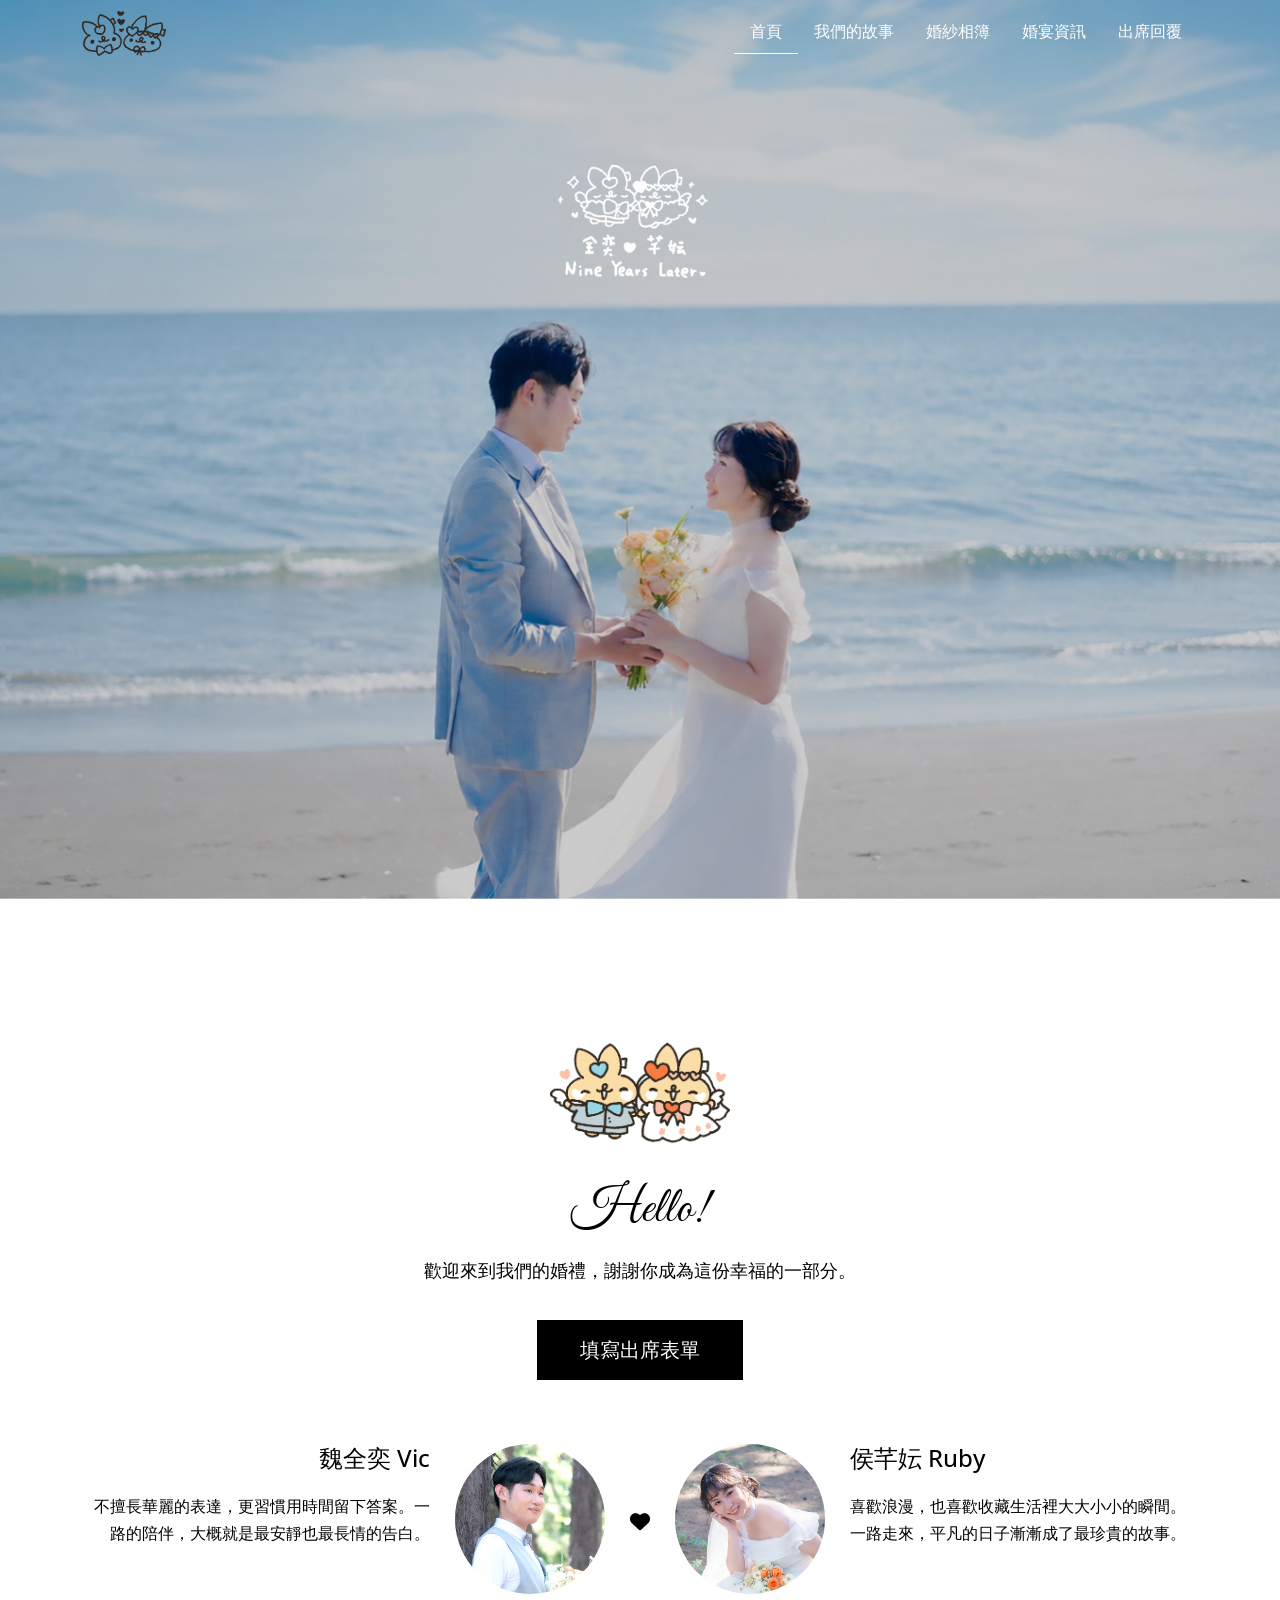
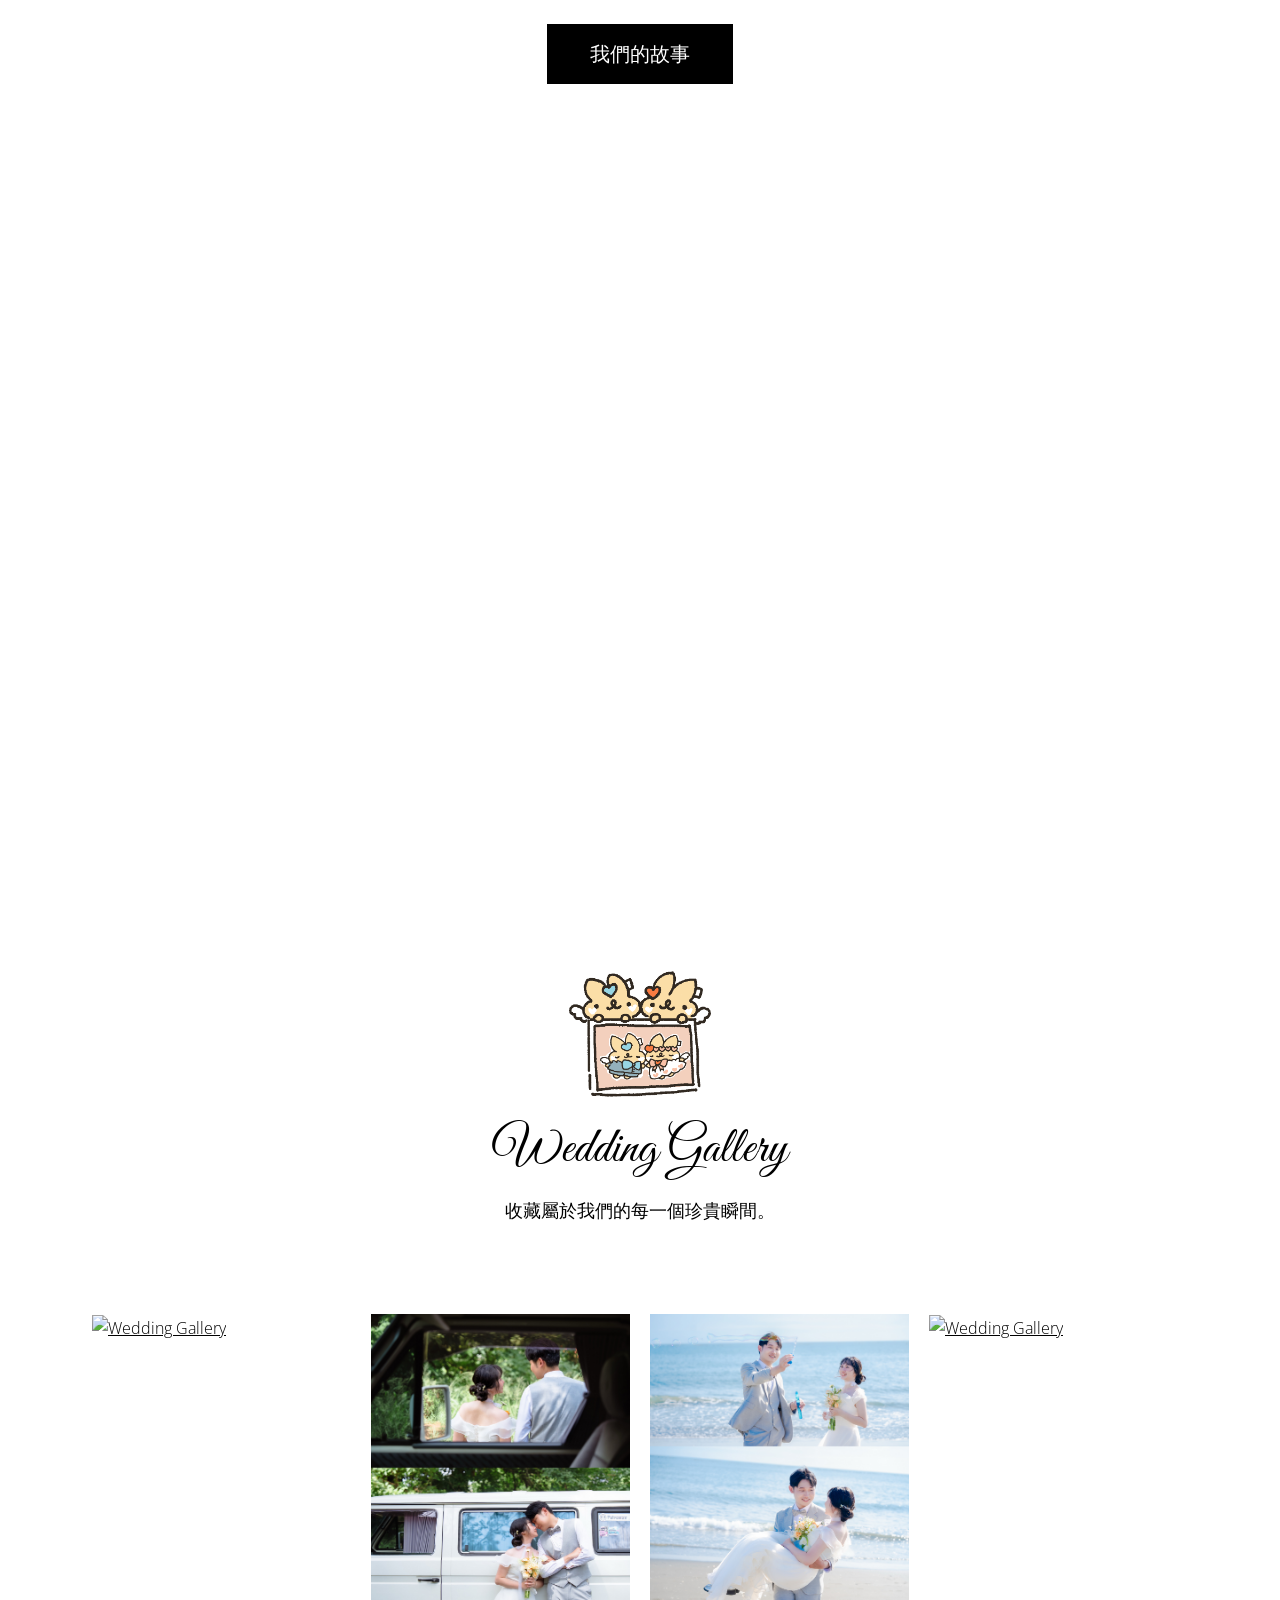
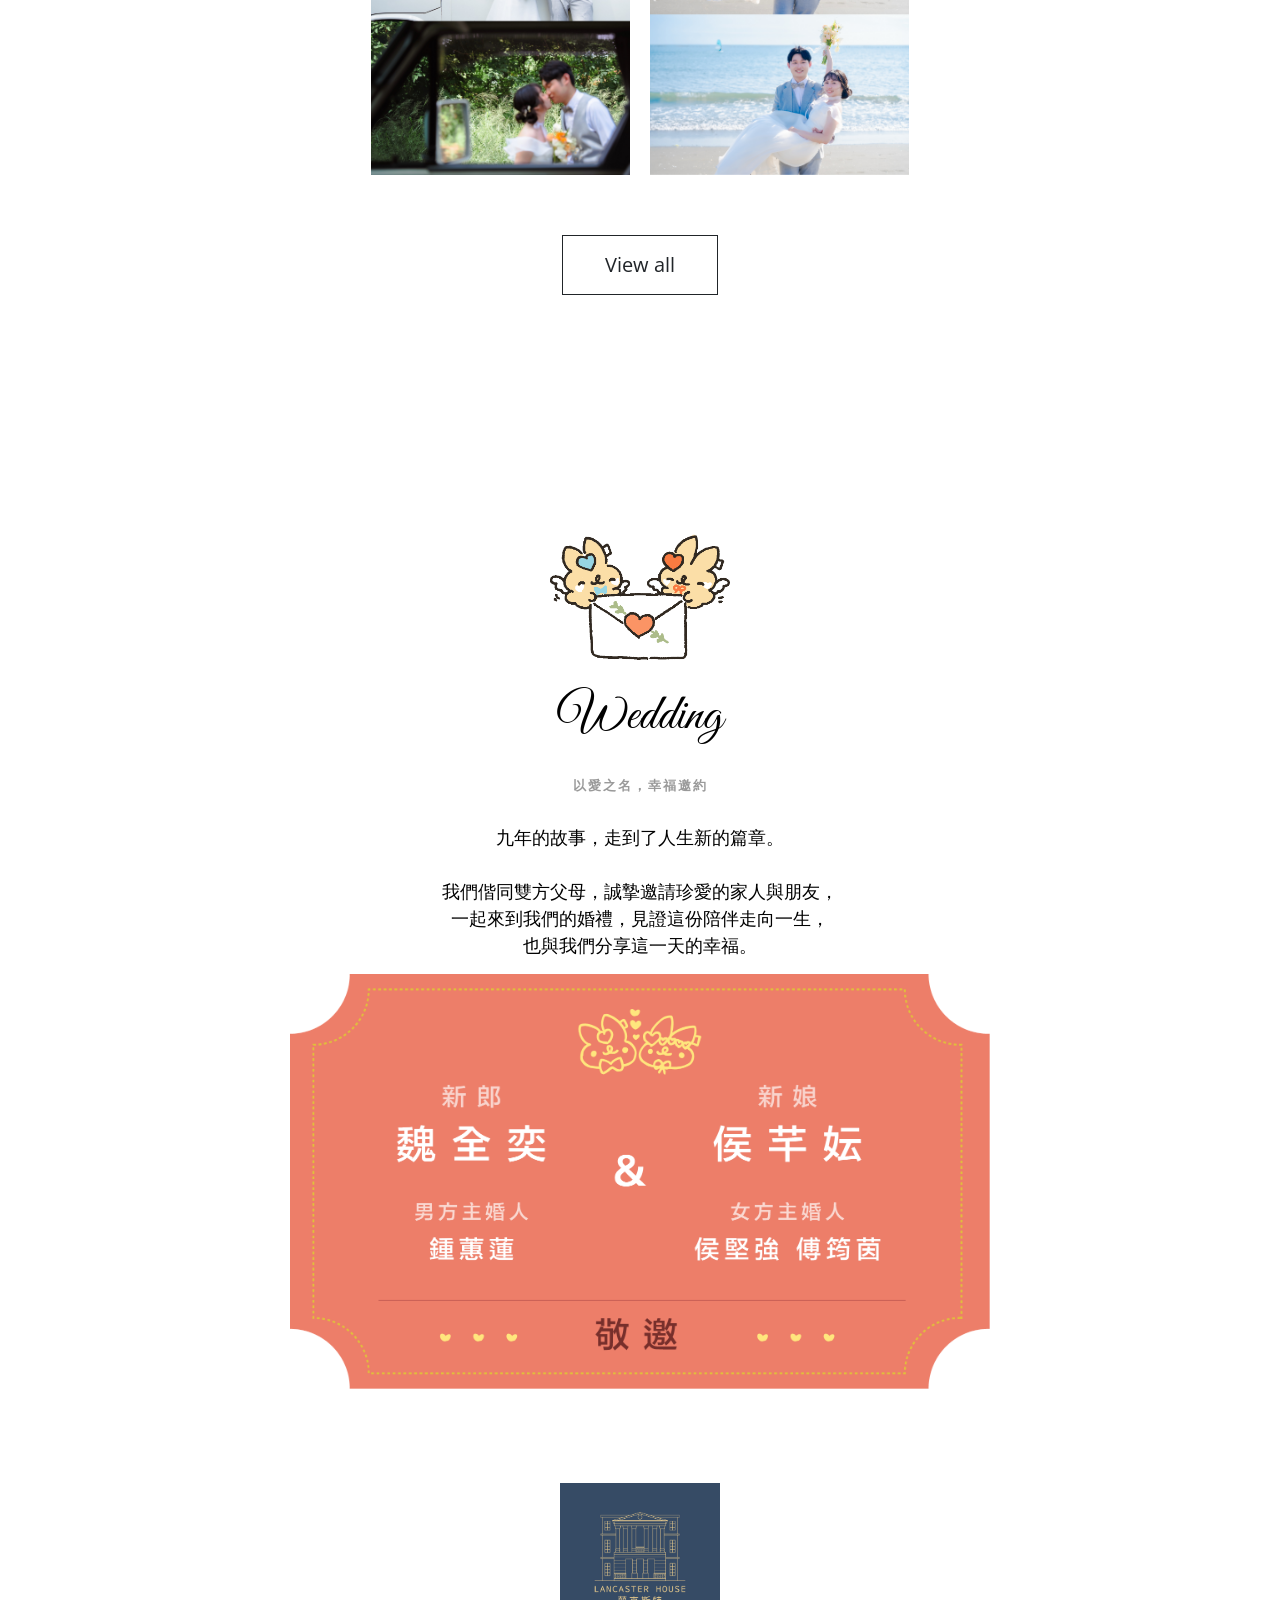
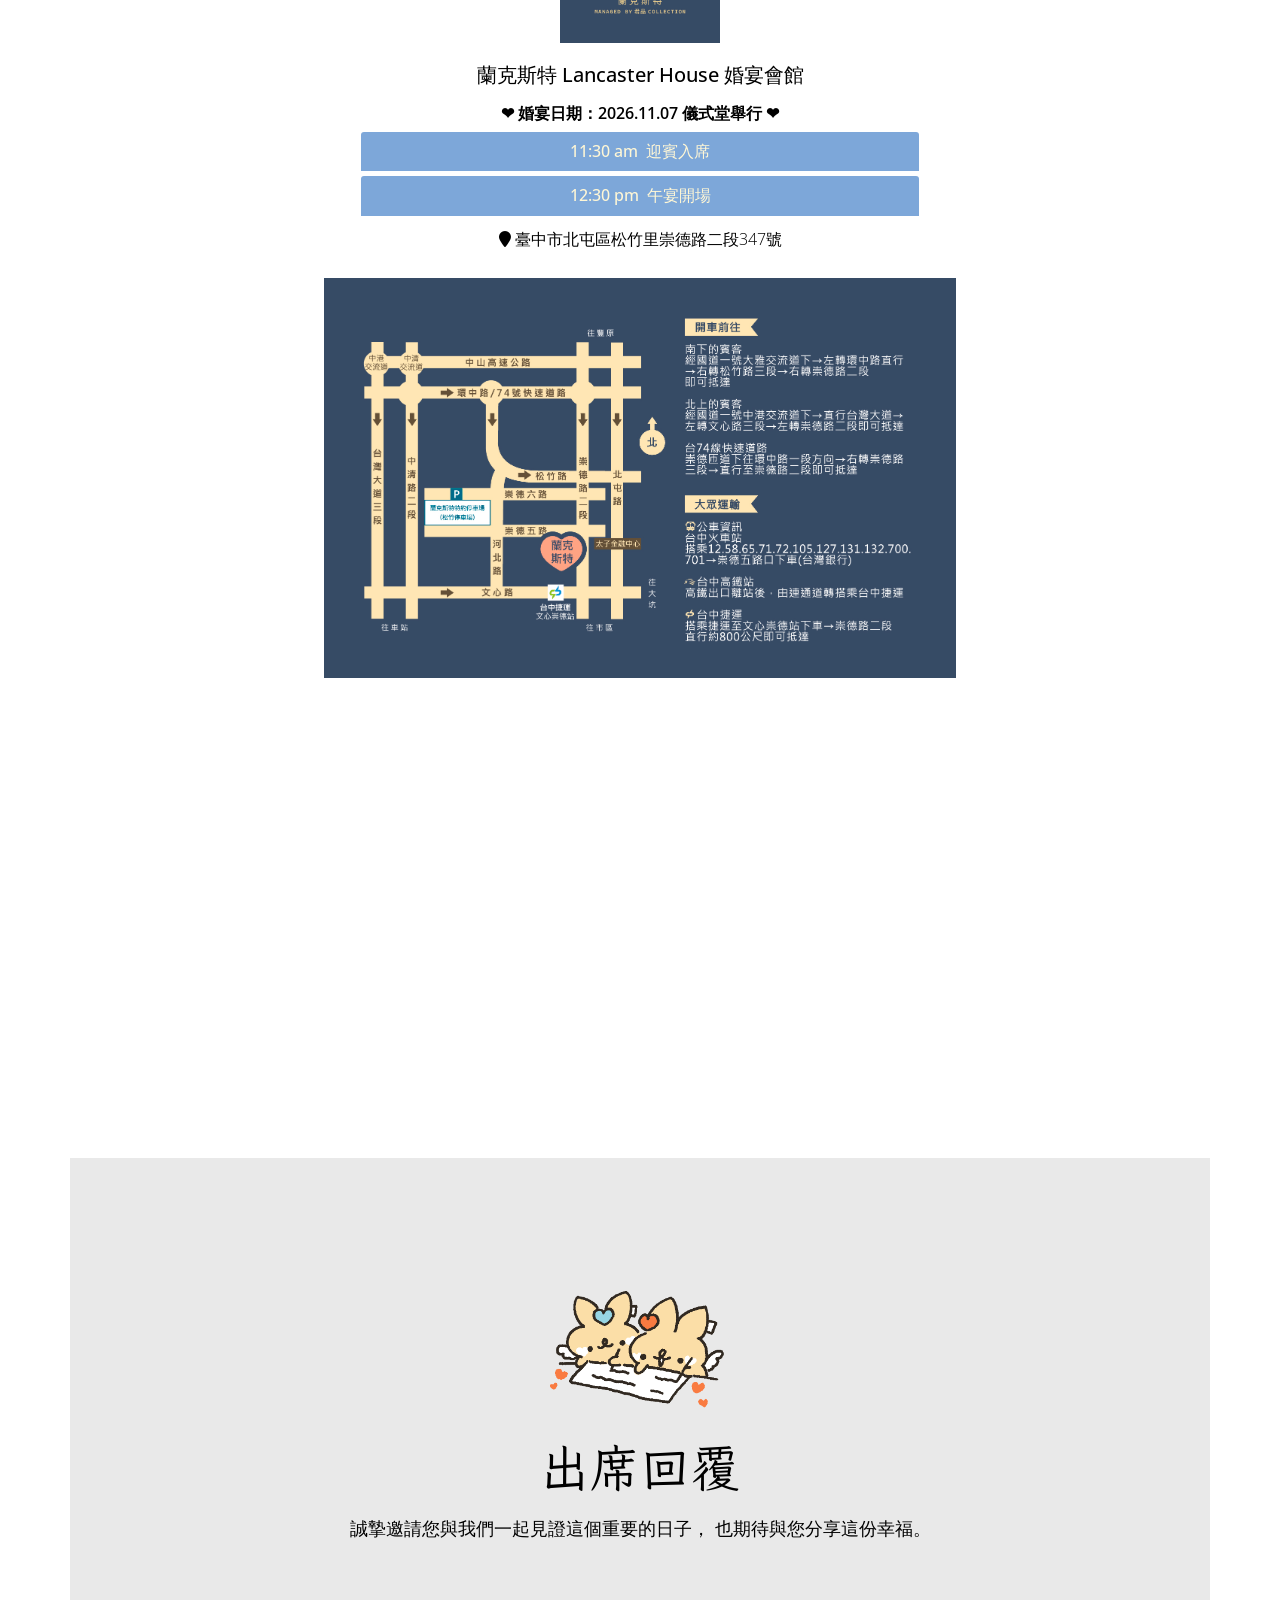
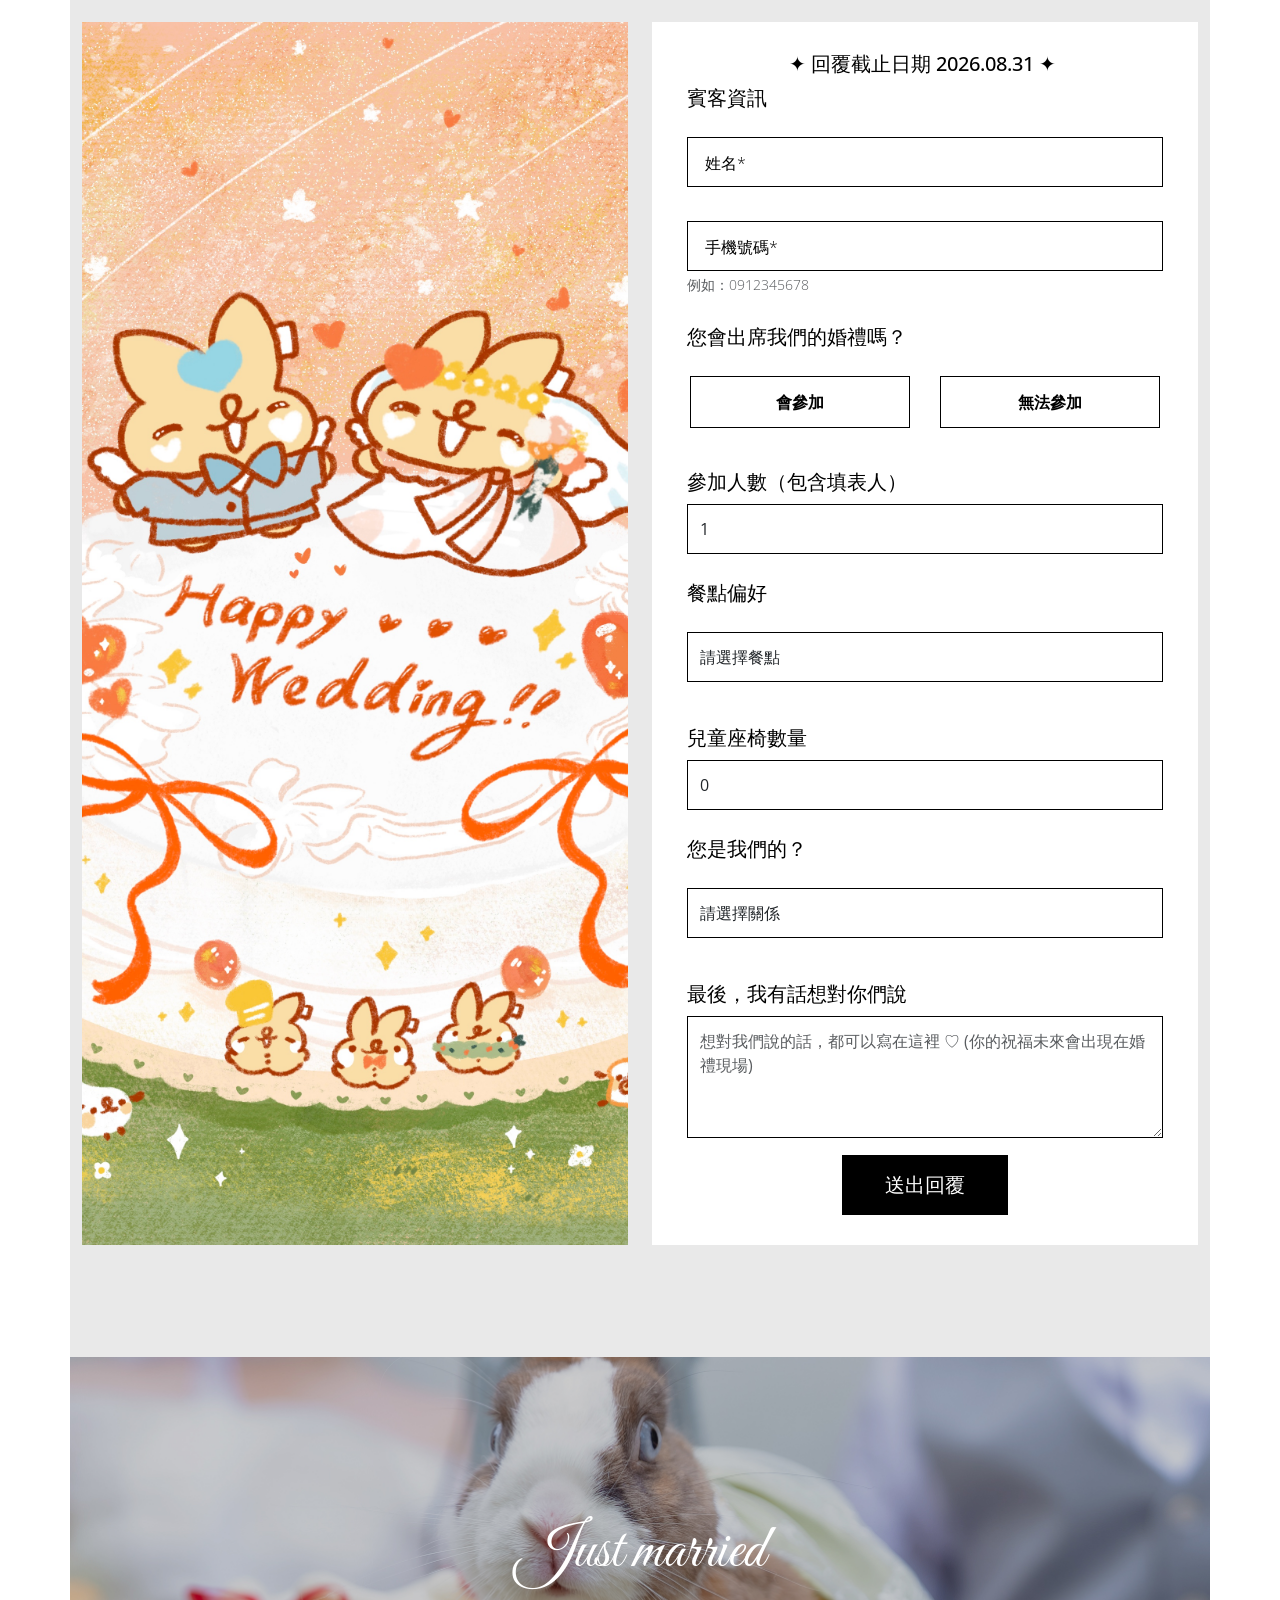
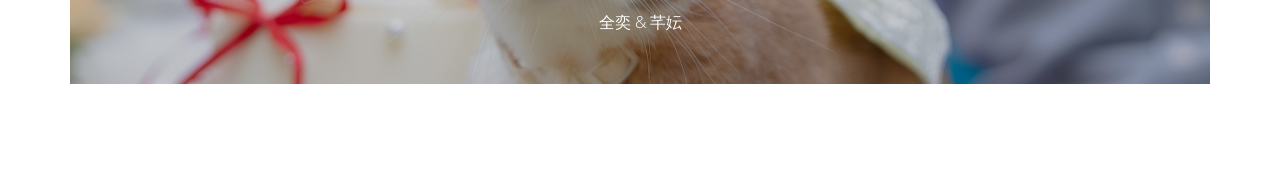
==== index.html @ 6cc69957 "Init" ====
<!DOCTYPE html>

<html lang="eng">
    <head>
        <title>全奕♥芊妘 - Nine Years Later</title>

        <meta charset="utf-8">

        <meta name="viewport" content="width=device-width, initial-scale=1, shrink-to-fit=no">

        <link rel="icon" type="image/x-icon" href="images/favicon.ico">

        <link rel="preconnect" href="https://fonts.googleapis.com">

        <link rel="preconnect" href="https://fonts.gstatic.com" crossorigin="">

        <link href="https://fonts.googleapis.com/css2?family=Amatic+SC:wght@400;700&family=Great+Vibes&family=Open+Sans:wght@300;400&display=swap" rel="stylesheet">

        <link rel="stylesheet" type="text/css" href="css/vendor/lightbox.min.css">

        <link rel="stylesheet" type="text/css" href="css/vendor/owl.carousel.min.css">

        <link rel="stylesheet" type="text/css" href="css/vendor/owl.theme.default.min.css">

        <link rel="stylesheet" type="text/css" href="fonts/fontawesome-6/css/fontawesome.min.css">

        <link rel="stylesheet" type="text/css" href="fonts/fontawesome-6/css/all.min.css">

        <link rel="stylesheet" type="text/css" href="css/vendor/motion.min.css">

        <link rel="stylesheet" type="text/css" href="css/main.css">
		
		<link rel="preconnect" href="https://fonts.googleapis.com">
		
		<link rel="preconnect" href="https://fonts.gstatic.com" crossorigin>
		
		<link href="https://fonts.googleapis.com/css2?family=LXGW+WenKai+TC&display=swap" rel="stylesheet">
		
    </head>

    <body data-bs-spy="scroll" data-bs-target="#navbar" data-bs-root-margin="0px 0px -40%" data-bs-smooth-scroll="true">
        <div class="loader"></div>

        <div class="main">
            <!-- Navigation -->

            <nav id="navbar" class="navbar navbar-expand-md">
                <div class="container">
                    <a class="navbar-brand" href="index.html">
    <img src="images/logo.png" alt="Logo" style="height: 45px; width: auto;">
</a>

                    <button class="navbar-toggler" type="button" data-bs-toggle="offcanvas" data-bs-target="#offcanvasNavbar" aria-controls="offcanvasNavbar">
                        <i class="fa-solid fa-bars"></i>
                    </button>

                    <div class="offcanvas offcanvas-end" tabindex="-1" id="offcanvasNavbar" aria-labelledby="offcanvasNavbarLabel">
                        <div class="offcanvas-header">
                            <h3 class="offcanvas-title" id="offcanvasNavbarLabel" style="font-family: sans-serif;">全奕♥芊妘</h3>

                            <button type="button" class="btn-close" data-bs-dismiss="offcanvas" aria-label="Close"></button>
                        </div>

                        <div class="offcanvas-body">
                            <ul class="navbar-nav ms-auto mb-2 mb-lg-0">
                                <li class="nav-item">
                                    <a class="nav-link active" aria-current="page" href="#header">首頁</a>
                                </li>
								                  <li class="nav-item">
                                    <a class="nav-link" href="about.html">我們的故事</a>
                                </li>

                                <li class="nav-item">
                                    <a class="nav-link" href="gallery-single.html">婚紗相簿</a>
                                </li>
                                <li class="nav-item">
                                    <a class="nav-link" href="#events">婚宴資訊</a>
                                </li>

              


                                <li class="nav-item">
                                    <a class="nav-link" href="#invitation">出席回覆</a>
                                </li>

                            </ul>
                        </div>
                    </div>
                </div>
            </nav>

            <!-- Header -->

            <section id="header" class="cover" data-parallax="scroll" data-image-src="images/header-bg04-6.jpg">
                <div class="overlay"></div>

                <div class="container">
                    <div class="row">
                        <div class="col-12 text-center">
                            <div class="display-t">
                                <div class="display-tc animation">
                                    <div class="banner-text d-flex justify-content-center">
                               

                                        <span class="banner-text_names"></span>

                                        
                                    </div>
                                </div>
                            </div>
                        </div>
                    </div>
                </div>
            </section>

            <!-- Section About-us -->

            <section id="couple" class="section couple">
                <div class="container">
                    <div class="row">
                        <div class="col-12 text-center heading">
							         <img src="images/Hello.png"
                 alt="Lancaster House Logo"
                 style="width: 180px; height: 160px; object-fit: contain;">
                            <h2>Hello!</h2>

                            <p>歡迎來到我們的婚禮，謝謝你成為這份幸福的一部分。</p>
							    <a href="#invitation"
								   class="btn btn-primary btn-lg"
								   style="margin-top: 20px;">
									填寫出席表單
								</a>
                        </div>
                    </div>

                    <div class="row couple-wrap">
                        <div class="groom-wrap col-12 col-lg-6 clearfix">
                            <div class="groom">
                                <img src="images/groom01.jpg" alt="bride" class="img-responsive">
                            </div>

                            <div class="desc-groom">
                                <h3>魏全奕 Vic</h3>

                                <p>
                                    不擅長華麗的表達，更習慣用時間留下答案。一路的陪伴，大概就是最安靜也最長情的告白。
                                </p>
                            </div>
                        </div>

                        <p class="heart text-center">
                            <i class="fa-solid fa-heart"></i>
                        </p>

                        <div class="bride-wrap col-12 col-lg-6">
                            <div class="bride">
                                <img src="images/bride02.jpg" alt="groom" class="img-responsive">
                            </div>

                            <div class="desc-bride">
                                <h3>侯芊妘 Ruby</h3>

                                <p>
                                    喜歡浪漫，也喜歡收藏生活裡大大小小的瞬間。一路走來，平凡的日子漸漸成了最珍貴的故事。
                                </p>
                            </div>
                        </div>
                    </div>
                     <div class="row">
                        <div class="col-12 text-center heading">
							    <a href="about.html"
   class="btn btn-primary btn-lg"
   style="margin-top: 20px;">
    我們的故事
</a>
                        </div>
                    </div>
				</div>
            </section>

            <!-- Section Countdown -->

            <section class="countdown bg section text-center">
                <div class="overlay"></div>

                <div class="container">
                    <div class="row">
                        <div class="heading col-12">
                            <h2>
                                 <p style="font-family: sans-serif;">
                                一起倒數，奔向我們的這一天
                            </p>


                              2026. 11. 07
                          </h2>

                            
                        </div>

                        <div class="col-12">
                            <div id="timer" class="timer text-center" style="display: flex; justify-content: center; align-items: center;">

                                <div class="timer-item_digits" >
                                    <div class="timer-item">
                                        <div>
                                            <span class="days digit"></span>

                                            <div class="smalltext">days</div>
                                        </div>
                                    </div>

                                    <div class="timer-item">
                                        <div>
                                            <span class="hours digit"></span>

                                            <div class="smalltext">hours</div>
                                        </div>
                                    </div>

                                    <div class="timer-item">
                                        <div>
                                            <span class="minutes digit"></span>

                                            <div class="smalltext">minutes</div>
                                        </div>
                                    </div>

                                    <div class="timer-item">
                                        <div>
                                            <span class="seconds digit"></span>

                                            <div class="smalltext">seconds</div>
                                        </div>
                                    </div>
                                </div>

                            </div>
                        </div>
                    </div>
                </div>
            </section>

           
			           <!-- Section Gallery -->

<section id="gallery" class="section gallery">
    <div class="container">

        <!-- 標題 -->
        <div class="row">
            <div class="col-12 text-center heading">

							         <img src="images/Gallery.png"
                 alt="Lancaster House Logo"
                 style="width: 180px; height: 160px; object-fit: contain;">
                <h2>Wedding Gallery</h2>

                <p>
                    收藏屬於我們的每一個珍貴瞬間。
                </p>

            </div>
        </div>


        <!-- Gallery -->
        <div class="row">

            <div class="col-12">

                <div class="grid grid--margin">

                    <div class="grid-sizer"></div>


                    <!-- 橫式 1 -->
                    <div class="grid-item">
                        <a href="images/IMG_3316-1.jpg" data-lightbox="roadtrip">
                            <img src="images/IMG_3316-1.jpg" alt="Wedding Gallery">
                        </a>
                    </div>


                    <!-- 橫式 2 -->
                    <div class="grid-item">
                        <a href="images/IMG_3316.jpg" data-lightbox="roadtrip">
                            <img src="images/IMG_3316.jpg" alt="Wedding Gallery">
                        </a>
                    </div>


                    <!-- 橫式 3 -->
                    <div class="grid-item">
                        <a href="images/IMG_3316-3.jpg" data-lightbox="roadtrip">
                            <img src="images/IMG_3316-3.jpg" alt="Wedding Gallery">
                        </a>
                    </div>


                    <!-- 橫式 4 -->
                    <div class="grid-item">
                        <a href="images/IMG_3316-4.jpg" data-lightbox="roadtrip">
                            <img src="images/IMG_3316-4.jpg" alt="Wedding Gallery">
                        </a>
                    </div>

                    


                </div>

            </div>


            <!-- 查看更多 -->
            <div class="col-12 text-center">

                <a href="gallery-single.html"
                   class="btn btn-outline-dark btn-lg">
                    View all
                </a>

            </div>

        </div>

    </div>
</section>
			
			<!-- Section Events -->

            <section id="events" class="events-accordion section">
                <div class="container-md">
                    <div class="row">
                        <div class="col-12 text-center heading">
							         <img src="images/Wedding.png"
                 alt="Lancaster House Logo"
                 style="width: 180px; height: 160px; object-fit: contain;">
                            <h2>Wedding</h2>

                           <p>
  <div class="col-md-12 text-center heading" style="margin-bottom: 0;">

    <p style="margin-bottom: 0;">
        <span style="font-weight: 600;">以愛之名，幸福邀約</span><br><br>

        九年的故事，走到了人生新的篇章。<br><br>

        我們偕同雙方父母，誠摯邀請珍愛的家人與朋友，<br>
        一起來到我們的婚禮，見證這份陪伴走向一生，<br>
        也與我們分享這一天的幸福。
    </p>

</div>

<!-- 邀請圖片 -->
<div style="text-align: center; margin: 15px 0 30px;">

    <a href="images/logo02.png" data-lightbox="wedding">

        <img src="images/logo02.png"
             alt="Wedding Invitation"
             style="
                width: 90%;
                max-width: 700px;
                height: auto;
                display: block;
                margin: 0 auto;
             ">

    </a>

</div>
    </div>

   <!-- 場地資訊 -->
<div class="col-12" style="text-align: center;">

    <!-- Logo -->
    <div style="text-align: center; margin-bottom: 20px;">
        <img src="images/logo.jpg"
             alt="Lancaster House Logo"
             style="width: 180px; height: 160px; object-fit: contain;">
    </div>

    <!-- 場地名稱 -->
    <h3 style="text-align: center;">
        蘭克斯特 Lancaster House 婚宴會館 
    </h3>


    <div class="panel-group" id="accordion"
         style="text-align: center;">

        <!-- 婚宴日期 -->
        <div class="panel panel-default">
            <div class="panel-place" style="text-align: center;">
                <span style="font-weight: 600;">
                    ❤ 婚宴日期：2026.11.07&nbsp;儀式堂舉行 ❤<br>
					
                </span>
            </div>
        </div>


        <!-- 迎賓 -->
        <div class="panel panel-default">
            <div class="panel-heading"
                 style="width: 50%; margin: 0 auto; text-align: center;">

                <h4 class="panel-title" style="text-align: center;">
                    <span style="color: #fff7d6;">
                        11:30 am&nbsp;&nbsp;迎賓入席
                    </span>
                </h4>

            </div>
        </div>


        <!-- 午宴 -->
        <div class="panel panel-default">
            <div class="panel-heading"
                 style="width: 50%; margin: 0 auto; text-align: center;">

                <h4 class="panel-title" style="text-align: center;">
                    <span style="color: #fff7d6;">
                        12:30 pm&nbsp;&nbsp;午宴開場
                    </span>
                </h4>

            </div>
        </div>


        <!-- 地址 -->
        <div class="panel panel-default">
            <div class="panel-place" style="text-align: center;">

                <i class="fa fa-map-marker" aria-hidden="true"></i>

                <span>
                    臺中市北屯區松竹里崇德路二段347號
                </span>

            </div>
        </div>

    </div>


    <!-- 場地圖片 -->
    <div style="text-align: center; margin: 25px 0 30px;">

        <a href="images/logo01.jpg" data-lightbox="wedding">

            <img src="images/logo01.jpg"
                 alt="Lancaster House"
                 style="
                    width: 100%;
                    max-width: 700px;
                    height: 400px;
                    object-fit: contain;
                    display: block;
                    margin: 0 auto;
                 ">

        </a>

    </div>


    <!-- Google Map：放在最尾端 -->
    <div style="
        width: 100%;
        max-width: 900px;
        margin: 0 auto;
        text-align: center;
    ">

       <iframe
    src="https://www.google.com/maps?q=臺中市北屯區松竹里崇德路二段347號&output=embed"
    width="90%"
    height="450"
    style="border: 0; display: block; margin: 0 auto;"
    allowfullscreen=""
    loading="lazy">
</iframe>

    </div>

</div>


            <!-- Section Video invitation -->

            <section id="invitation" class="section invitation section-gray">
                <div class="container">
                    <div class="row">
                        <div class="col-12 text-center heading">
														         <img src="images/invitation.png"
                 alt="Lancaster House Logo"
                 style="width: 180px; height: 160px; object-fit: contain;">
                            <h2 style="font-family: 'LXGW WenKai TC', cursive;">出席回覆</h2>

                            <p>
                                誠摯邀請您與我們一起見證這個重要的日子，
                    也期待與您分享這份幸福。
                            </p>
                        </div>
                    </div>

<div class="row">

    <!-- 左邊：圖片 -->
    <div class="col-12 col-md-6">
        <img src="images/wedding.jpg"
             alt="Wedding"
             style="    width: 100%;
    height: 100%;
    object-fit: cover;">
    </div>


<!-- 右邊：表單 -->
<div class="col-12 col-md-6">
    <div class="form-wrapper">

        <form
            action="https://script.google.com/macros/s/AKfycbz56zMtVuDkMLewGdKymI4A9saebgJfthUxIh6TBCrwnRV7vYyhdEe_N9OU_x_We2RQ/exec"
            id="wedding-rsvp-form"
            method="post"
            target="rsvp_iframe">


            <!-- =========================
                 1. 賓客資訊
            ========================== -->

           <h3 class="invitation_heading" style="text-align: center;">
    ✦ 回覆截止日期 2026.08.31 ✦&nbsp;
</h3>
            <h3 class="invitation_heading"> 賓客資訊 </h3>
            <!-- 姓名 -->
            <div class="row">
                <div class="form-field col-12">

                    <input
                        type="text"
                        class="form-control"
                        id="form-name"
                        name="name"
                        autocomplete="name"
                        required>

                    <label
                        for="form-name"
                        class="control-label">
                        姓名*
                    </label>

                </div>
            </div>


            <!-- 手機 -->
            <div class="row">
                <div class="form-field col-12">

                    <input
                        type="tel"
                        class="form-control"
                        id="form-phone"
                        name="phone"
                        autocomplete="tel"
                        inputmode="numeric"
                        pattern="09[0-9]{8}"
                        maxlength="10"
                        required>

                    <label
                        for="form-phone"
                        class="control-label">
                        手機號碼*
                    </label>

                    <small class="form-text text-muted">
                        例如：0912345678
                    </small>

                </div>
            </div>



            <!-- =========================
                 2. 是否出席
            ========================== -->

            <h3 class="invitation_heading">
                您會出席我們的婚禮嗎？
            </h3>


            <div class="row">

                <div class="form-field switch-field col-12">

                    <input
                        type="radio"
                        name="attendance"
                        id="yes"
                        value="會參加"
                        required>

                    <input
                        type="radio"
                        name="attendance"
                        id="no"
                        value="無法參加">

                    <div class="switch">

                        <label for="yes">
                            會參加
                        </label>

                        <label for="no">
                            無法參加
                        </label>

                        <span></span>

                    </div>

                </div>

            </div>



            <!-- =========================
                 3～5 出席資訊
            ========================== -->

            <div id="attendance-details">


                <!-- 參加人數 -->
                <div class="row">

                    <div class="form-field col-12">

                        <h3 class="invitation_heading">
                            參加人數（包含填表人）
                        </h3>

                        <input
                            type="number"
                            class="form-control"
                            id="form-guests"
                            name="guests"
                            min="1"
                            max="20"
                            value="1">

                    </div>

                </div>



                <!-- 餐點偏好 -->
                <h3 class="invitation_heading">
                    餐點偏好
                </h3>

                <div class="row">

                    <div class="form-field col-12">

                        <select
                            class="form-control"
                            id="form-meal"
                            name="meal">

                            <option
                                value=""
                                disabled
                                selected>
                                請選擇餐點
                            </option>

                            <option value="葷食">
                                葷食
                            </option>

                            <option value="素食">
                                素食
                            </option>

                        </select>

                    </div>

                </div>



                <!-- 兒童座椅 -->
                <div class="row">

                    <div class="form-field col-12">

                        <h3 class="invitation_heading">
                            兒童座椅數量
                        </h3>

                        <input
                            type="number"
                            class="form-control"
                            id="form-child-chair"
                            name="childChair"
                            min="0"
                            max="10"
                            value="0">

                    </div>

                </div>

            </div>



            <!-- =========================
                 6. 關係
            ========================== -->

            <h3 class="invitation_heading">
                您是我們的？
            </h3>

            <div class="row">

                <div class="form-field col-12">

                    <select
                        class="form-control"
                        id="form-relation"
                        name="relation"
                        required>

                        <option
                            value=""
                            disabled
                            selected>
                            請選擇關係
                        </option>

                        <option value="男方長輩親友">
                            男方長輩親友
                        </option>

                        <option value="女方長輩親友">
                            女方長輩親友
                        </option>

                        <option value="同事">
                            同事
                        </option>
					    <option value="師長">
                            師長
                        </option>
                        <option value="同學">
                            同學
                        </option>

                        <option value="朋友">
                            朋友
                        </option>
						


                    </select>

                </div>

            </div>



            <!-- =========================
                 7. 留言
            ========================== -->

            <div class="row">

                <div class="form-field col-12">

                    <h3 class="invitation_heading">
                        最後，我有話想對你們說
                    </h3>

                    <textarea
                        class="form-control"
                        id="form-message"
                        name="message"
                        rows="4"
                        maxlength="500"
                        placeholder="想對我們說的話，都可以寫在這裡 ♡ (你的祝福未來會出現在婚禮現場)"></textarea>

                </div>

            </div>



            <!-- =========================
                 送出
            ========================== -->

            <div class="row">

                <div class="col-12 text-center">

                    <button
                        type="submit"
                        id="rsvp-submit-button"
                        class="btn btn-primary btn-lg">

                        送出回覆

                    </button>


                    <!-- 成功訊息 -->
                    <div
                        id="rsvp-success-message"
                        style="
                            display: none;
                            margin-top: 22px;
                            font-family: 'LXGW WenKai TC', cursive;
                            line-height: 1.8;
                        ">

                        <div style="font-size: 21px;">
                            如需修改資料，請聯絡主辦人
                        </div>

                    </div>


                    <!-- 錯誤訊息 -->
                    <div
                        id="rsvp-error-message"
                        style="
                            display: none;
                            margin-top: 20px;
                            color: #b94a48;
                            font-family: 'LXGW WenKai TC', cursive;
                            font-size: 15px;
                            line-height: 1.7;
                        ">
                    </div>

                </div>

            </div>

        </form>


        <!-- Google Apps Script 回傳 iframe -->
        <iframe
            name="rsvp_iframe"
            id="rsvp_iframe"
            style="display:none;">
        </iframe>

    </div>
</div>



<script>
document.addEventListener("DOMContentLoaded", function () {

    const form =
        document.getElementById("wedding-rsvp-form");

    const submitButton =
        document.getElementById("rsvp-submit-button");

    const successMessage =
        document.getElementById("rsvp-success-message");

    const errorMessage =
        document.getElementById("rsvp-error-message");

    const iframe =
        document.getElementById("rsvp_iframe");


    const attendanceYes =
        document.getElementById("yes");

    const attendanceNo =
        document.getElementById("no");

    const attendanceDetails =
        document.getElementById("attendance-details");


    const guests =
        document.getElementById("form-guests");

    const meal =
        document.getElementById("form-meal");

    const childChair =
        document.getElementById("form-child-chair");


    let isSubmitting = false;



    /* =====================================
       是否出席
    ====================================== */

    function updateAttendanceFields() {


        /* ----------
           無法參加
        ---------- */

        if (attendanceNo.checked) {

            attendanceDetails.style.display = "none";


            /*
             * disabled 的欄位不會被 HTML 表單送出
             *
             * Apps Script 會自動使用：
             *
             * guests      → 0
             * meal        → 空白
             * childChair  → 0
             */

            guests.disabled = true;

            meal.disabled = true;

            childChair.disabled = true;


            guests.required = false;

            meal.required = false;

        }


        /* ----------
           會參加
        ---------- */

        else if (attendanceYes.checked) {

            attendanceDetails.style.display = "block";


            guests.disabled = false;

            meal.disabled = false;

            childChair.disabled = false;


            guests.required = true;

            meal.required = true;


            /* 人數至少 1 人 */

            if (
                guests.value === "" ||
                Number(guests.value) < 1
            ) {

                guests.value = "1";

            }

        }

    }



    attendanceYes.addEventListener(
        "change",
        updateAttendanceFields
    );


    attendanceNo.addEventListener(
        "change",
        updateAttendanceFields
    );



    /* =====================================
       按下送出
    ====================================== */

    form.addEventListener(
        "submit",
        function () {


            /* 防止連點 */

            if (isSubmitting) {
                return;
            }


            isSubmitting = true;


            successMessage.style.display =
                "none";

            errorMessage.style.display =
                "none";


            submitButton.disabled =
                true;

            submitButton.innerHTML =
                "送出中...";

        }
    );



    /* =====================================
       iframe 完成載入
       
       代表 Google Apps Script
       已完成此次 POST
    ====================================== */

    iframe.addEventListener(
        "load",
        function () {


            /*
             * iframe 一開始也會 load 一次，
             * 所以只有真的正在送出時才處理
             */

            if (!isSubmitting) {
                return;
            }


            isSubmitting = false;


            /* 顯示成功 */

            successMessage.style.display =
                "block";

            errorMessage.style.display =
                "none";


            submitButton.innerHTML =
                "已送出 ♡";

            submitButton.disabled =
                true;


            /*
             * 成功後不 reset，
             * 讓賓客還可以看到自己剛剛填的內容。
             *
             * 如果你希望送出後清空，
             * 可以加入：
             *
             * form.reset();
             */

        }
    );



    /* =====================================
       接收 Apps Script postMessage
       如果 Apps Script 有正常回傳，
       也可以進一步判斷成功 / 失敗
    ====================================== */

    window.addEventListener(
        "message",
        function (event) {


            if (!event.data) {
                return;
            }


            if (
                event.data.source !==
                "wedding-rsvp"
            ) {

                return;

            }



            /* Apps Script 回報成功 */

            if (event.data.success === true) {

                isSubmitting = false;


                successMessage.style.display =
                    "block";

                errorMessage.style.display =
                    "none";


                submitButton.innerHTML =
                    "已送出 ♡";

                submitButton.disabled =
                    true;

            }


            /* Apps Script 回報失敗 */

            else {

                isSubmitting = false;


                successMessage.style.display =
                    "none";

                errorMessage.style.display =
                    "block";


                errorMessage.innerHTML =
                    "送出時發生問題，請稍後再試一次。";


                submitButton.innerHTML =
                    "重新送出";

                submitButton.disabled =
                    false;


                console.error(
                    "RSVP error:",
                    event.data.message
                );

            }

        }
    );

});
</script>


<script>
document.addEventListener("DOMContentLoaded", function () {

    const form =
        document.getElementById("wedding-rsvp-form");

    const submitButton =
        document.getElementById("rsvp-submit-button");

    const successMessage =
        document.getElementById("rsvp-success-message");

    const errorMessage =
        document.getElementById("rsvp-error-message");

    const attendanceYes =
        document.getElementById("yes");

    const attendanceNo =
        document.getElementById("no");

    const attendanceDetails =
        document.getElementById("attendance-details");

    const guests =
        document.getElementById("form-guests");

    const meal =
        document.getElementById("form-meal");

    const childChair =
        document.getElementById("form-child-chair");


    let isSubmitting = false;
    let submitTimeout = null;



    /* =====================================
       是否出席
    ====================================== */

    function updateAttendance() {

        if (attendanceNo.checked) {

            /* 無法參加 */

            attendanceDetails.style.display = "none";

            guests.required = false;
            meal.required = false;

            guests.value = "0";
            meal.value = "";
            childChair.value = "0";

        } else {

            /* 會參加 */

            attendanceDetails.style.display = "block";

            guests.required = true;
            meal.required = true;

            if (
                guests.value === "" ||
                parseInt(guests.value) < 1
            ) {
                guests.value = "1";
            }

        }

    }


    attendanceYes.addEventListener(
        "change",
        updateAttendance
    );

    attendanceNo.addEventListener(
        "change",
        updateAttendance
    );



    /* =====================================
       表單送出
    ====================================== */

    form.addEventListener("submit", function () {

        isSubmitting = true;

        successMessage.style.display = "none";
        errorMessage.style.display = "none";

        submitButton.disabled = true;

        submitButton.innerHTML =
            "送出中...";


        /*
         * 超過 20 秒仍沒有收到 Apps Script 回應
         */
        submitTimeout = setTimeout(function () {

            if (!isSubmitting) {
                return;
            }

            isSubmitting = false;

            submitButton.disabled = false;

            submitButton.innerHTML =
                "重新送出";

            errorMessage.style.display =
                "block";

            errorMessage.innerHTML =
                "送出逾時，請確認網路狀況後再試一次。";

        }, 20000);

    });



    /* =====================================
       接收 Apps Script 回傳訊息
    ====================================== */

    window.addEventListener(
        "message",
        function (event) {

            if (!isSubmitting) {
                return;
            }

            if (!event.data) {
                return;
            }

            /*
             * 只處理 RSVP Apps Script
             */
            if (
                event.data.source !==
                "wedding-rsvp"
            ) {
                return;
            }


            clearTimeout(submitTimeout);

            isSubmitting = false;



            /* =============================
               成功
            ============================== */

            if (event.data.success === true) {

                successMessage.style.display =
                    "block";

                errorMessage.style.display =
                    "none";

                submitButton.innerHTML =
                    "已送出 ♡";

                submitButton.disabled = true;


                /*
                 * 成功後清空表單
                 */
                form.reset();


                /*
                 * 恢復出席欄位預設顯示
                 */
                attendanceDetails.style.display =
                    "block";

                guests.value = "1";
                childChair.value = "0";

            }


            /* =============================
               失敗
            ============================== */

            else {

                successMessage.style.display =
                    "none";

                errorMessage.style.display =
                    "block";

                errorMessage.innerHTML =
                    "送出失敗：<br>" +
                    (
                        event.data.message ||
                        "請稍後再試一次"
                    );

                submitButton.innerHTML =
                    "重新送出";

                submitButton.disabled =
                    false;


                console.error(
                    "RSVP 寫入失敗：",
                    event.data.message
                );

            }

        }
    );

});
</script>


<script>

let formSubmitted = false;

const form = document.getElementById("contact-form");
const iframe = document.getElementById("hidden_iframe");
const button = document.getElementById("submit-button");
const successMessage = document.getElementById("success-message");


form.addEventListener("submit", function () {

    formSubmitted = true;

    button.disabled = true;
    button.innerHTML = "送出中...";

});


iframe.addEventListener("load", function () {

    if (!formSubmitted) {
        return;
    }

    successMessage.style.display = "block";

    button.innerHTML = "已送出";

    form.reset();

    formSubmitted = false;

});

</script>

</div>
                </div>
            </section>

            <!-- Section banner-bottom -->

            <section class="bg section banner banner_bottom">
                <div class="overlay"></div>

                <div class="container">
                    <div class="row">
                        <div class="col-12 text-center">
                            <h2>Just married</h2>

                            <p class="text-white">全奕 & 芊妘</p>
                        </div>
                    </div>
                </div>
            </section>
        </div>

        <script src="https://ajax.googleapis.com/ajax/libs/jquery/1.11.0/jquery.min.js"></script>

        <script src="js/libs/bootstrap.bundle.min.js"></script>

        <script src="js/libs/parallax.min.js"></script>

        <script src="js/libs/jquery.countTo.js"></script>

        <script src="js/libs/imagesloaded.pkgd.min.js"></script>

        <script src="js/libs/isotope.pkgd.min.js"></script>

        <script src="js/libs/lightbox.min.js"></script>

        <script src="js/libs/owl.carousel.min.js"></script>

        <script src="js/libs/jquery.waypoints.min.js"></script>

        <script src="js/main.js"></script>
    </body>
</html>
---- css/vendor/motion.min.css ----
/*Motion CSS The library of CSS3 animation create by Petr Pavlyuk  - http://pavlyukpetr.com Copyright (c) 2015-2016 Petr Pavlyuk*/
#animation{visibility:hidden}.animation{visibility:visible!important;animation-fill-mode:both!important;-webkit-animation-fill-mode:both!important}.replay{-webkit-animation-iteration-count:infinite!important;animation-iteration-count:infinite!important}.delay-05s{-webkit-animation-delay:.5s!important;animation-delay:.5s!important}.delay-1s{-webkit-animation-delay:1s!important;animation-delay:1s!important}.delay-1-5s{-webkit-animation-delay:1.5s!important;animation-delay:1.5s!important}.delay-2s{-webkit-animation-delay:2s!important;animation-delay:2s!important}.delay-3s{-webkit-animation-delay:3s!important;animation-delay:3s!important}.fade-in{-webkit-animation:fade-in 1.2s;animation:fade-in 1.2s;-webkit-animation-timing-function:ease-in-out;animation-timing-function:ease-in-out}@-webkit-keyframes fade-in{0%{opacity:0}100%{opacity:1}}@keyframes fade-in{0%{opacity:0}100%{opacity:1}}.fade-out{-webkit-animation:fade-out 1s;animation:fade-out 1s;-webkit-animation-timing-function:ease-out;animation-timing-function:ease-out}@-webkit-keyframes fade-out{0%{opacity:1}100%{opacity:0}}@keyframes fade-out{0%{opacity:1}100%{opacity:0}}.fade-in-right{-webkit-animation:fade-in-right 1s;animation:fade-in-right 1s;-webkit-animation-timing-function:ease-out;animation-timing-function:ease-out}@-webkit-keyframes fade-in-right{0%{-webkit-transform:translateX(-100%);opacity:0}100%{-webkit-transform:translateX(0%);opacity:1}}@keyframes fade-in-right{0%{transform:translateX(-100%);opacity:0}100%{transform:translateX(0%);opacity:1}}.fade-in-left{-webkit-animation:fade-in-left 1s;animation:fade-in-left 1s;-webkit-animation-timing-function:ease-out;animation-timing-function:ease-out}@-webkit-keyframes fade-in-left{0%{-webkit-transform:translateX(100%);opacity:0}100%{-webkit-transform:translateX(0%);opacity:1}}@keyframes fade-in-left{0%{transform:translateX(100%);opacity:0}100%{transform:translateX(0%);opacity:1}}.fade-in-up{-webkit-animation:fade-in-up 1s;animation:fade-in-up 1s;-webkit-animation-timing-function:ease-out;animation-timing-function:ease-out}@-webkit-keyframes fade-in-up{0%{-webkit-transform:translateY(100%);opacity:0}100%{-webkit-transform:translateY(0%);opacity:1}}@keyframes fade-in-up{0%{transform:translateY(100%);opacity:0}100%{transform:translateY(0%);opacity:1}}.fade-in-down{-webkit-animation:fade-in-down 1s;animation:fade-in-down 1s;-webkit-animation-timing-function:ease-out;animation-timing-function:ease-out}@-webkit-keyframes fade-in-down{0%{-webkit-transform:translateY(-100%);opacity:0}100%{-webkit-transform:translateY(0%);opacity:1}}@keyframes fade-in-down{0%{transform:translateY(-100%);opacity:0}100%{transform:translateY(0%);opacity:1}}.fade-out-right{-webkit-animation:fade-out-right 1s;animation:fade-out-right 1s;-webkit-animation-timing-function:ease-out;animation-timing-function:ease-out}@-webkit-keyframes fade-out-right{0%{-webkit-transform:translateX(0%);opacity:1}100%{-webkit-transform:translateX(100%);opacity:0}}@keyframes fade-out-right{0%{transform:translateX(0%);opacity:1}100%{transform:translateX(100%);opacity:0}}.fade-out-left{-webkit-animation:fade-out-left 1s;animation:fade-out-left 1s;-webkit-animation-timing-function:ease-out;animation-timing-function:ease-out}@-webkit-keyframes fade-out-left{0%{-webkit-transform:translateX(0%);opacity:1}100%{-webkit-transform:translateX(-100%);opacity:0}}@keyframes fade-out-left{0%{transform:translateX(0%);opacity:1}100%{transform:translateX(-100%);opacity:0}}.fade-out-up{-webkit-animation:fade-out-up 1s;animation:fade-out-up 1s;-webkit-animation-timing-function:ease-out;animation-timing-function:ease-out}@-webkit-keyframes fade-out-up{0%{-webkit-transform:translateY(0%);opacity:1}100%{-webkit-transform:translateY(-100%);opacity:0}}@keyframes fade-out-up{0%{transform:translateY(0%);opacity:1}100%{transform:translateY(-100%);opacity:0}}.fade-out-down{-webkit-animation:fade-out-down 1s;animation:fade-out-down 1s;-webkit-animation-timing-function:ease-out;animation-timing-function:ease-out}@-webkit-keyframes fade-out-down{0%{-webkit-transform:translateY(0%);opacity:1}100%{-webkit-transform:translateY(100%);opacity:0}}@keyframes fade-out-down{0%{transform:translateY(0%);opacity:1}100%{transform:translateY(100%);opacity:0}}.slide-in-right{-webkit-animation:slide-in-right 1.2s;animation:slide-in-right 1.2s;-webkit-animation-timing-function:ease;animation-timing-function:ease}@-webkit-keyframes slide-in-right{0%{-webkit-transform:translateX(-2000px)}100%{-webkit-transform:translateX(0px)}}@keyframes slide-in-right{0%{transform:translateX(-2000px)}100%{transform:translateX(0px)}}.slide-in-left{-webkit-animation:slide-in-left 1.2s;animation:slide-in-left 1.2s;-webkit-animation-timing-function:ease;animation-timing-function:ease}@-webkit-keyframes slide-in-left{0%{-webkit-transform:translateX(2000px)}100%{-webkit-transform:translateX(0px)}}@keyframes slide-in-left{0%{transform:translateX(2000px)}100%{transform:translateX(0px)}}.slide-in-up{-webkit-animation:slide-in-up 1.2s;animation:slide-in-up 1.2s;-webkit-animation-timing-function:ease;animation-timing-function:ease}@-webkit-keyframes slide-in-up{0%{-webkit-transform:translateY(1000px)}100%{-webkit-transform:translateY(0px)}}@keyframes slide-in-up{0%{transform:translateY(1000px)}100%{transform:translateY(0px)}}.slide-in-down{-webkit-animation:slide-in-down 1.2s;animation:slide-in-down 1.2s;-webkit-animation-timing-function:ease;animation-timing-function:ease}@-webkit-keyframes slide-in-down{0%{-webkit-transform:translateY(-1000px)}100%{-webkit-transform:translateY(0px)}}@keyframes slide-in-down{0%{transform:translateY(-1000px)}100%{transform:translateY(0px)}}.slide-out-right{-webkit-animation:slide-out-right 1.5s;animation:slide-out-right 1.5s;-webkit-animation-timing-function:ease;animation-timing-function:ease}@-webkit-keyframes slide-out-right{0%{-webkit-transform:translateX(0px)}100%{-webkit-transform:translateX(2000px)}}@keyframes slide-out-right{0%{transform:translateX(0px)}100%{transform:translateX(2000px)}}.slide-out-left{-webkit-animation:slide-out-left 1.5s;animation:slide-out-left 1.5s;-webkit-animation-timing-function:ease;animation-timing-function:ease}@-webkit-keyframes slide-out-left{0%{-webkit-transform:translateX(0px)}100%{-webkit-transform:translateX(-2000px)}}@keyframes slide-out-left{0%{transform:translateX(0px)}100%{transform:translateX(-2000px)}}.slide-out-up{-webkit-animation:slide-out-up 1.2s;animation:slide-out-up 1.2s;-webkit-animation-timing-function:ease;animation-timing-function:ease}@-webkit-keyframes slide-out-up{0%{-webkit-transform:translateY(0px)}100%{-webkit-transform:translateY(-1000px)}}@keyframes slide-out-up{0%{transform:translateY(0px)}100%{transform:translateY(-1000px)}}.slide-out-down{-webkit-animation:slide-out-down 1.2s;animation:slide-out-down 1.2s;-webkit-animation-timing-function:ease;animation-timing-function:ease}@-webkit-keyframes slide-out-down{0%{-webkit-transform:translateY(0px)}100%{-webkit-transform:translateY(1000px)}}@keyframes slide-out-down{0%{transform:translateY(0px)}100%{transform:translateY(1000px)}}.bounce-in{-webkit-animation:bounce-in 1.2s;animation:bounce-in 1.2s;-webkit-animation-timing-function:ease-out;animation-timing-function:ease-out}@keyframes bounce-in{0%{transform:scale(.9);opacity:0}25%{transform:scale(1.2)}40%{transform:scale(.8)}50%{transform:scale(1.1)}60%{transform:scale(.9)}70%{transform:scale(1.05);opacity:1}80%{transform:scale(.95)}90%{transform:scale(1.01)}100%{transform:scale(1)}}@-webkit-keyframes bounce-in{0%{-webkit-transform:scale(.9);opacity:0}25%{-webkit-transform:scale(1.2)}40%{-webkit-transform:scale(.8)}50%{-webkit-transform:scale(1.1)}60%{-webkit-transform:scale(.9)}70%{-webkit-transform:scale(1.05);opacity:1}80%{-webkit-transform:scale(.95)}90%{-webkit-transform:scale(1.01)}100%{-webkit-transform:scale(1)}}.bounce-in-right{-webkit-animation:bounce-in-right 1.2s;animation:bounce-in-right 1.2s;-webkit-animation-timing-function:ease-out;animation-timing-function:ease-out}@keyframes bounce-in-right{0%{transform:translateX(-2000px)}63%{transform:translateX(30px)}70%,80%,90%,100%{transform:translateX(0px)}75%{transform:translateX(14px)}85%{transform:translateX(8px)}95%{transform:translateX(4px)}}@-webkit-keyframes bounce-in-right{0%{-webkit-transform:translateX(-2000px)}63%{-webkit-transform:translateX(30px)}70%,80%,90%,100%{-webkit-transform:translateX(0px)}75%{-webkit-transform:translateX(14px)}85%{-webkit-transform:translateX(8px)}95%{-webkit-transform:translateX(4px)}}.bounce-in-left{-webkit-animation:bounce-in-left 1.2s;animation:bounce-in-left 1.2s;-webkit-animation-timing-function:ease-out;animation-timing-function:ease-out}@keyframes bounce-in-left{0%{transform:translateX(2000px)}63%{transform:translateX(-30px)}70%,80%,90%,100%{transform:translateX(0px)}75%{transform:translateX(-14px)}85%{transform:translateX(-8px)}95%{transform:translateX(-4px)}}@-webkit-keyframes bounce-in-left{0%{-webkit-transform:translateX(2000px)}63%{-webkit-transform:translateX(-30px)}70%,80%,90%,100%{-webkit-transform:translateX(0px)}75%{-webkit-transform:translateX(-14px)}85%{-webkit-transform:translateX(-8px)}95%{-webkit-transform:translateX(-4px)}}.bounce-in-up{-webkit-animation:bounce-in-up 1.2s;animation:bounce-in-up 1.2s;-webkit-animation-timing-function:ease-out;animation-timing-function:ease-out}@keyframes bounce-in-up{0%{transform:translateY(1000px)}25%{transform:translateY(50px)}30%,55%,70%,80%,90%,100%{transform:translateY(0px)}45%{transform:translateY(25px)}63%{transform:translateY(15px)}75%{transform:translateY(7px)}85%{transform:translateY(4px)}95%{transform:translateY(2px)}}@-webkit-keyframes bounce-in-up{0%{-webkit-transform:translateY(1000px)}25%{-webkit-transform:translateY(50px)}30%,55%,70%,80%,90%,100%{-webkit-transform:translateY(0px)}45%{-webkit-transform:translateY(25px)}63%{-webkit-transform:translateY(15px)}75%{-webkit-transform:translateY(7px)}85%{-webkit-transform:translateY(4px)}95%{-webkit-transform:translateY(2px)}}.bounce-in-down{-webkit-animation:bounce-in-down 1.2s;animation:bounce-in-down 1.2s;-webkit-animation-timing-function:ease-out;animation-timing-function:ease-out}@keyframes bounce-in-down{0%{transform:translateY(-1000px)}25%{transform:translateY(-50px)}30%,55%,70%,80%,90%,100%{transform:translateY(0px)}45%{transform:translateY(-25px)}63%{transform:translateY(-15px)}75%{transform:translateY(-7px)}85%{transform:translateY(-4px)}95%{transform:translateY(-2px)}}@-webkit-keyframes bounce-in-down{0%{-webkit-transform:translateY(-1000px)}25%{-webkit-transform:translateY(-50px)}30%,55%,70%,80%,90%,100%{-webkit-transform:translateY(0px)}45%{-webkit-transform:translateY(-25px)}63%{-webkit-transform:translateY(-15px)}75%{-webkit-transform:translateY(-7px)}85%{-webkit-transform:translateY(-4px)}95%{-webkit-transform:translateY(-2px)}}.roll-in-right{-webkit-animation:roll-in-right 1.2s;animation:roll-in-right 1.2s}@keyframes roll-in-right{0%{transform:translateX(-100%) rotate(-130deg);opacity:0}100%{transform:translateX(0%) rotate(0deg);opacity:1}}@-webkit-keyframes roll-in-right{0%{-webkit-transform:translateX(-100%) rotate(-130deg);opacity:0}100%{-webkit-transform:translateX(0%) rotate(0deg);opacity:1}}.roll-in-left{-webkit-animation:roll-in-left 1.2s;animation:roll-in-left 1.2s}@keyframes roll-in-left{0%{transform:translateX(100%) rotate(130deg);opacity:0}100%{transform:translateX(0%) rotate(0deg);opacity:1}}@-webkit-keyframes roll-in-left{0%{-webkit-transform:translateX(100%) rotate(130deg);opacity:0}100%{-webkit-transform:translateX(0%) rotate(0deg);opacity:1}}.roll-out-right{-webkit-animation:roll-out-right 1.2s;animation:roll-out-right 1.2s}@keyframes roll-out-right{0%{transform:translateX(0%) rotate(0deg);opacity:1}100%{transform:translateX(100%) rotate(130deg);opacity:0}}@-webkit-keyframes roll-out-right{0%{-webkit-transform:translateX(0%) rotate(0deg);opacity:1}100%{-webkit-transform:translateX(100%) rotate(130deg);opacity:0}}.roll-out-left{-webkit-animation:roll-out-left 1.2s;animation:roll-out-left 1.2s}@keyframes roll-out-left{0%{transform:translateX(0%) rotate(0deg);opacity:1}100%{transform:translateX(-100%) rotate(-130deg);opacity:0}}@-webkit-keyframes roll-out-left{0%{-webkit-transform:translateX(0%) rotate(0deg);opacity:1}100%{-webkit-transform:translateX(-100%) rotate(-130deg);opacity:0}}.rotbo-in-right{-webkit-animation:rotbo-in-right 1.1s;animation:rotbo-in-right 1.1s;-webkit-animation-timing-function:ease-out;animation-timing-function:ease-out}@keyframes rotbo-in-right{0%{transform:translateX(-1000px) rotateZ(-540deg)}63%{transform:translateX(15px) rotateZ(20deg)}75%{transform:translateX(-7px) rotateZ(-7deg)}85%{transform:translateX(4px) rotateZ(4deg)}95%{transform:translateX(-2px) rotateZ(-2deg)}100%{transform:translateX(0px) rotateZ(0deg)}}@-webkit-keyframes rotbo-in-right{0%{-webkit-transform:translateX(-1000px) rotateZ(-540deg)}63%{-webkit-transform:translateX(15px) rotateZ(20deg)}75%{-webkit-transform:translateX(-7px) rotateZ(-7deg)}85%{-webkit-transform:translateX(4px) rotateZ(4deg)}95%{-webkit-transform:translateX(-2px) rotateZ(-2deg)}100%{-webkit-transform:translateX(0px) rotateZ(0deg)}}.rotbo-in-left{-webkit-animation:rotbo-in-left 1.1s;animation:rotbo-in-left 1.1s;-webkit-animation-timing-function:ease-out;animation-timing-function:ease-out}@keyframes rotbo-in-left{0%{transform:translateX(1000px) rotateZ(540deg)}63%{transform:translateX(-15px) rotateZ(-20deg)}75%{transform:translateX(7px) rotateZ(7deg)}85%{transform:translateX(-4px) rotateZ(-4deg)}95%{transform:translateX(2px) rotateZ(2deg)}100%{transform:translateX(0px) rotateZ(0deg)}}@-webkit-keyframes rotbo-in-left{0%{-webkit-transform:translateX(1000px) rotateZ(540deg)}63%{-webkit-transform:translateX(-15px) rotateZ(-20deg)}75%{-webkit-transform:translateX(7px) rotateZ(7deg)}85%{-webkit-transform:translateX(-4px) rotateZ(-4deg)}95%{-webkit-transform:translateX(2px) rotateZ(2deg)}100%{-webkit-transform:translateX(0px) rotateZ(0deg)}}.rotbo-out-left{-webkit-animation:rotbo-out-left 2s;animation:rotbo-out-left 2s;-webkit-animation-timing-function:ease-out;animation-timing-function:ease-out}@keyframes rotbo-out-left{0%{transform:translateX(0%) rotateZ(0deg)}20%{transform:translateX(15px) rotateZ(20deg)}100%{transform:translateX(-2000px) rotateZ(-1080deg)}}@-webkit-keyframes rotbo-out-left{0%{-webkit-transform:translateX(0%) rotateZ(0deg)}20%{-webkit-transform:translateX(15px) rotateZ(20deg)}100%{-webkit-transform:translateX(-2000px) rotateZ(-1080deg)}}.rotbo-out-right{-webkit-animation:rotbo-out-right 2s;animation:rotbo-out-right 2s;-webkit-animation-timing-function:ease-out;animation-timing-function:ease-out}@keyframes rotbo-out-right{0%{transform:translateX(0%) rotateZ(0deg)}20%{transform:translateX(-15px) rotateZ(-20deg)}100%{transform:translateX(2000px) rotateZ(1080deg)}}@-webkit-keyframes rotbo-out-right{0%{-webkit-transform:translateX(0%) rotateZ(0deg)}20%{-webkit-transform:translateX(-15px) rotateZ(-20deg)}100%{-webkit-transform:translateX(2000px) rotateZ(1080deg)}}.flip{-webkit-animation:flip 1.3s;animation:flip 1.3s;-webkit-animation-timing-function:ease-out;animation-timing-function:ease-out}@keyframes flip{0%{transform:rotateY(-360deg)}40%{transform:scale(1.6) rotateY(-190deg)}50%{transform:scale(1.6) rotateY(-150deg)}80%{transform:scale(.95)}100%{transform:scale(1)}}@-webkit-keyframes flip{0%{-webkit-transform:perspective(500px) rotateX(70deg);opacity:.2}30%{-webkit-transform:perspective(500px) rotateX(-50deg)}45%{-webkit-transform:perspective(500px) rotateX(30deg)}65%{-webkit-transform:perspective(500px) rotateX(-20deg)}85%{-webkit-transform:perspective(500px) rotateX(10deg)}100%{-webkit-transform:perspective(500px) rotateX(0deg)}}.flip-in-x{-webkit-animation:flip-in-x 1.2s;animation:flip-in-x 1.2s}@keyframes flip-in-x{0%{transform:perspective(500px) rotateX(70deg);opacity:.2}30%{transform:perspective(500px) rotateX(-50deg)}45%{transform:perspective(500px) rotateX(30deg)}65%{transform:perspective(500px) rotateX(-20deg)}85%{transform:perspective(500px) rotateX(10deg)}100%{transform:perspective(500px) rotateX(0deg)}}@-webkit-keyframes flip-in-x{0%{-webkit-transform:perspective(500px) rotateX(70deg);opacity:.2}30%{-webkit-transform:perspective(500px) rotateX(-50deg)}45%{-webkit-transform:perspective(500px) rotateX(30deg)}65%{-webkit-transform:perspective(500px) rotateX(-20deg)}85%{-webkit-transform:perspective(500px) rotateX(10deg)}100%{-webkit-transform:perspective(500px) rotateX(0deg)}}.flip-in-y{-webkit-animation:flip-in-y 1.2s;animation:flip-in-y 1.2s}@keyframes flip-in-y{0%{transform:perspective(500px) rotateY(70deg);opacity:.2}30%{transform:perspective(500px) rotateY(-50deg)}45%{transform:perspective(500px) rotateY(30deg)}65%{transform:perspective(500px) rotateY(-20deg)}85%{transform:perspective(500px) rotateY(10deg)}100%{transform:perspective(500px) rotateY(0deg)}}@-webkit-keyframes flip-in-y{0%{-webkit-transform:perspective(500px) rotateY(70deg);opacity:.2}30%{-webkit-transform:perspective(500px) rotateY(-50deg)}45%{-webkit-transform:perspective(500px) rotateY(30deg)}65%{-webkit-transform:perspective(500px) rotateY(-20deg)}85%{-webkit-transform:perspective(500px) rotateY(10deg)}100%{-webkit-transform:perspective(500px) rotateY(0deg)}}.flip-out-x{-webkit-animation:flip-out-x 1s;animation:flip-out-x 1s}@keyframes flip-out-x{0%{transform:perspective(500px) rotateX(0deg)}50%{transform:perspective(500px) rotateX(-30deg);opacity:1}100%{transform:perspective(500px) rotateX(70deg);opacity:0}}@-webkit-keyframes flip-out-x{0%{-webkit-transform:perspective(500px) rotateX(0deg)}50%{-webkit-transform:perspective(500px) rotateX(-30deg);opacity:1}100%{-webkit-transform:perspective(500px) rotateX(70deg);opacity:0}}.flip-out-y{-webkit-animation:flip-out-y 1s;animation:flip-out-y 1s}@keyframes flip-out-y{0%{transform:perspective(500px) rotateY(0deg)}50%{transform:perspective(500px) rotateY(-30deg);opacity:1}100%{transform:perspective(500px) rotateY(70deg);opacity:0}}@-webkit-keyframes flip-out-y{0%{-webkit-transform:perspective(500px) rotateY(0deg)}50%{-webkit-transform:perspective(500px) rotateY(-30deg);opacity:1}100%{-webkit-transform:perspective(500px) rotateY(70deg);opacity:0}}.rotate{-webkit-animation:rotate 1s;animation:rotate 1s;-webkit-animation-timing-function:ease-in;animation-timing-function:ease-in}@keyframes rotate{0%{transform:rotate(0deg)}100%{transform:rotate(360deg)}}@-webkit-keyframes rotate{0%{-webkit-transform:rotate(0deg)}100%{-webkit-transform:rotate(360deg)}}.rotate-in{-webkit-animation:rotate-in 1s;animation:rotate-in 1s;-webkit-animation-timing-function:ease-in;animation-timing-function:ease-in}@keyframes rotate-in{0%{transform:rotate(-0deg);opacity:0}80%{opacity:1}100%{transform:rotate(360deg)}}@-webkit-keyframes rotate-in{0%{-webkit-transform:rotate(-0deg);opacity:0}80%{opacity:1}100%{-webkit-transform:rotate(360deg)}}.rotate-out{-webkit-animation:rotate-out 1s;animation:rotate-out 1s;-webkit-animation-timing-function:ease-out;animation-timing-function:ease-out}@keyframes rotate-out{0%{transform:rotate(-360deg)}20%{opacity:1}100%{transform:rotate(0deg);opacity:0}}@-webkit-keyframes rotate-out{0%{-webkit-transform:rotate(-360deg)}20%{opacity:1}100%{-webkit-transform:rotate(0deg);opacity:0}}.rotate-in-x{-webkit-animation:rotate-in-x 1s;animation:rotate-in-x 1s;-webkit-animation-timing-function:ease-in-out;animation-timing-function:ease-in-out}@keyframes rotate-in-x{0%{transform:rotateX(180deg);opacity:0}80%{opacity:1}100%{transform:rotateX(0deg)}}@-webkit-keyframes rotate-in-x{0%{-webkit-transform:rotateX(180deg);opacity:0}80%{opacity:1}100%{-webkit-transform:rotateX(0deg)}}.rotate-out-x{-webkit-animation:rotate-out-x 1s;animation:rotate-out-x 1s;-webkit-animation-timing-function:ease-in-out;animation-timing-function:ease-in-out}@keyframes rotate-out-x{0%{transform:rotateX(0deg)}20%{opacity:1}100%{transform:rotateX(180deg);opacity:0}}@-webkit-keyframes rotate-out-x{0%{-webkit-transform:rotateX(0deg)}20%{opacity:1}100%{-webkit-transform:rotateX(180deg);opacity:0}}.rotate-in-y{-webkit-animation:rotate-in-y 1s;animation:rotate-in-y 1s;-webkit-animation-timing-function:ease-in-out;animation-timing-function:ease-in-out}@keyframes rotate-in-y{0%{transform:rotateY(-180deg);opacity:0}100%{transform:rotateY(0deg);opacity:1}}@-webkit-keyframes rotate-in-y{0%{-webkit-transform:rotateY(0deg);opacity:0}60%{opacity:1}100%{-webkit-transform:rotateY(360deg)}}.rotate-out-y{-webkit-animation:rotate-out-y 1s;animation:rotate-out-y 1s;-webkit-animation-timing-function:ease-in-out;animation-timing-function:ease-in-out}@keyframes rotate-out-y{0%{transform:rotateY(0deg);opacity:1}100%{transform:rotateY(-180deg);opacity:0}}@-webkit-keyframes rotate-out-y{0%{-webkit-transform:rotateY(0deg);opacity:1}100%{-webkit-transform:rotateY(-180deg);opacity:0}}.rotate-in-3d{-webkit-animation:rotate-in-3d 1s;animation:rotate-in-3d 1s;-webkit-animation-timing-function:ease-in-out;animation-timing-function:ease-in-out}@keyframes rotate-in-3d{0%{transform:rotate3d(1,1,0,0deg);opacity:0}60%{opacity:1}100%{transform:rotate3d(1,1,0,360deg)}}@-webkit-keyframes rotate-in-3d{0%{-webkit-transform:rotate3d(1,1,0,0deg);opacity:0}60%{opacity:1}100%{-webkit-transform:rotate3d(1,1,0,360deg)}}.rotate-out-3d{-webkit-animation:rotate-out-3d 1s;animation:rotate-out-3d 1s;-webkit-animation-timing-function:ease-in-out;animation-timing-function:ease-in-out}@keyframes rotate-out-3d{0%{transform:rotate3d(1,1,0,360deg)}40%{opacity:1}100%{transform:rotate3d(1,1,0,0deg);opacity:0}}@-webkit-keyframes rotate-out-3d{0%{-webkit-transform:rotate3d(1,1,0,360deg)}40%{opacity:1}100%{-webkit-transform:rotate3d(1,1,0,0deg);opacity:0}}.rotate-in-scale{-webkit-animation:rotate-in-scale 1s;animation:rotate-in-scale 1s;-webkit-animation-timing-function:easec;animation-timing-function:ease-in-out}@keyframes rotate-in-scale{0%{transform:scale(0) rotate(-540deg);opacity:0}80%{opacity:1}100%{transform:scale(1) rotate(0deg)}}@-webkit-keyframes rotate-in-scale{0%{-webkit-transform:scale(0) rotate(-540deg);opacity:0}80%{opacity:1}100%{-webkit-transform:scale(1) rotate(0deg)}}.rotate-out-scale{-webkit-animation:rotate-out-scale 1s;animation:rotate-out-scale 1s;-webkit-animation-timing-function:ease-in-out;animation-timing-function:ease-in-out}@keyframes rotate-out-scale{0%{transform:scale(1) rotate(0deg)}40%{opacity:1}100%{transform:scale(0) rotate(540deg);opacity:0}}@-webkit-keyframes rotate-out-scale{0%{-webkit-transform:scale(1) rotate(0deg)}40%{opacity:1}100%{-webkit-transform:scale(0) rotate(540deg);opacity:0}}.turn-in-x{-webkit-animation:turn-in-x 1s;animation:turn-in-x 1s;-webkit-animation-timing-function:ease-in;animation-timing-function:ease-in}@keyframes turn-in-x{0%{transform:rotateX(360deg) scale(0);opacity:0}100%{transform:rotateX(0deg) scale(1);opacity:1}}@-webkit-keyframes turn-in-x{0%{-webkit-transform:rotateX(360deg) scale(0);opacity:0}100%{-webkit-transform:rotateX(0deg) scale(1);opacity:1}}.turn-out-x{-webkit-animation:turn-out-x 1s;animation:turn-out-x 1s;-webkit-animation-timing-function:ease-in;animation-timing-function:ease-in}@keyframes turn-out-x{0%{transform:rotateX(0deg) scale(1);opacity:1}80%{opacity:0}100%{transform:rotateX(360deg) scale(0)}}@-webkit-keyframes turn-out-x{0%{-webkit-transform:rotateX(0deg) scale(1);opacity:1}80%{opacity:0}100%{-webkit-transform:rotateX(360deg) scale(0)}}.turn-in-y{-webkit-animation:turn-in-y 1s;animation:turn-in-y 1s;-webkit-animation-timing-function:ease-in;animation-timing-function:ease-in}@keyframes turn-in-y{0%{transform:rotateY(0deg) scale(0);opacity:0}100%{transform:rotateY(360deg) scale(1);opacity:1}}@-webkit-keyframes turn-in-y{0%{-webkit-transform:rotateY(0deg) scale(0);opacity:0}100%{-webkit-transform:rotateX(360deg) scale(1);opacity:1}}.turn-out-y{-webkit-animation:turn-out-y 1s;animation:turn-out-y 1s;-webkit-animation-timing-function:ease-in;animation-timing-function:ease-in}@keyframes turn-out-y{0%{transform:rotateY(0deg) scale(1);opacity:1}80%{opacity:0}100%{transform:rotateY(360deg) scale(0)}}@-webkit-keyframes turn-out-y{0%{-webkit-transform:rotateY(0deg) scale(1);opacity:1}80%{opacity:0}100%{-webkit-transform:rotateY(360deg) scale(0)}}.back-in-right{-webkit-animation:back-in-right 1.5s;animation:back-in-right 1.5s;-webkit-animation-timing-function:ease-out;animation-timing-function:ease-out}@keyframes back-in-right{0%{transform:translateX(-2000px) scale(.7);opacity:.7}80%{transform:translateX(0px) scale(.7);opacity:.7}100%{transform:scale(1);opacity:1}}@-webkit-keyframes back-in-right{0%{-webkit-transform:translateX(-2000px) scale(.7);opacity:.7}80%{-webkit-transform:translateX(0px) scale(.7);opacity:.7}100%{-webkit-transform:scale(1);opacity:1}}.back-out-right{-webkit-animation:back-out-right 1.5s;animation:back-out-right 1.5s;-webkit-animation-timing-function:ease-in;animation-timing-function:ease-in}@keyframes back-out-right{0%{transform:scale(1);opacity:1}20%{transform:translateX(0px) scale(.7);opacity:.7}100%{transform:translateX(2000px) scale(.7);opacity:.7}}@-webkit-keyframes back-out-right{0%{-webkit-transform:scale(1);opacity:1}20%{-webkit-transform:translateX(0px) scale(.7);opacity:.7}100%{-webkit-transform:translateX(2000px) scale(.7);opacity:.7}}.back-in-left{-webkit-animation:back-in-left 1.5s;animation:back-in-left 1.5s;-webkit-animation-timing-function:ease-out;animation-timing-function:ease-out}@keyframes back-in-left{0%{transform:translateX(2000px) scale(.7);opacity:.7}80%{transform:translateX(0px) scale(.7);opacity:.7}100%{transform:scale(1);opacity:1}}@-webkit-keyframes back-in-left{0%{-webkit-transform:translateX(2000px) scale(.7);opacity:.7}80%{-webkit-transform:translateX(0px) scale(.7);opacity:.7}100%{-webkit-transform:scale(1);opacity:1}}.back-out-left{-webkit-animation:back-out-left 1.5s;animation:back-out-left 1.5s;-webkit-animation-timing-function:ease-in;animation-timing-function:ease-in}@keyframes back-out-left{0%{transform:scale(1);opacity:1}20%{transform:translateX(0px) scale(.7);opacity:.7}100%{transform:translateX(-2000px) scale(.7);opacity:.7}}@-webkit-keyframes back-out-left{0%{-webkit-transform:scale(1);opacity:1}20%{-webkit-transform:translateX(0px) scale(.7);opacity:.7}100%{-webkit-transform:translateX(-2000px) scale(.7);opacity:.7}}.back-in-up{-webkit-animation:back-in-up 1.5s;animation:back-in-up 1.5s;-webkit-animation-timing-function:ease-out;animation-timing-function:ease-out}@keyframes back-in-up{0%{transform:translateY(1200px) scale(.7);opacity:.7}80%{transform:translateY(0px) scale(.7);opacity:.7}100%{transform:scale(1);opacity:1}}@-webkit-keyframes back-in-up{0%{-webkit-transform:translateY(1200px) scale(.7);opacity:.7}80%{-webkit-transform:translateY(0px) scale(.7);opacity:.7}100%{-webkit-transform:scale(1);opacity:1}}.back-out-up{-webkit-animation:back-out-up 1.5s;animation:back-out-up 1.5s;-webkit-animation-timing-function:ease-in;animation-timing-function:ease-in}@keyframes back-out-up{0%{transform:scale(1);opacity:1}20%{transform:translateY(0px) scale(.7);opacity:.7}100%{transform:translateY(-1200px) scale(.7);opacity:.7}}@-webkit-keyframes back-out-up{0%{-webkit-transform:scale(1);opacity:1}20%{-webkit-transform:translateY(0px) scale(.7);opacity:.7}100%{-webkit-transform:translateY(-1200px) scale(.7);opacity:.7}}.back-in-down{-webkit-animation:back-in-down 1.5s;animation:back-in-down 1.5s;-webkit-animation-timing-function:ease-out;animation-timing-function:ease-out}@keyframes back-in-down{0%{transform:translateY(-1200px) scale(.7);opacity:.7}80%{transform:translateY(0px) scale(.7);opacity:.7}100%{transform:scale(1);opacity:1}}@-webkit-keyframes back-in-down{0%{-webkit-transform:translateY(-2000px) scale(.7);opacity:.7}80%{-webkit-transform:translateY(0px) scale(.7);opacity:.7}100%{-webkit-transform:scale(1);opacity:1}}.back-out-down{-webkit-animation:back-out-down 1.5s;animation:back-out-down 1.5s;-webkit-animation-timing-function:ease-in;animation-timing-function:ease-in}@keyframes back-out-down{0%{transform:scale(1);opacity:1}20%{transform:translateY(0px) scale(.7);opacity:.7}100%{transform:translateY(1200px) scale(.7);opacity:.7}}@-webkit-keyframes back-out-down{0%{-webkit-transform:scale(1);opacity:1}20%{-webkit-transform:translateY(0px) scale(.7);opacity:.7}100%{-webkit-transform:translateY(1200px) scale(.7);opacity:.7}}.push-in-up{transform-origin:50% 100% 0;-webkit-animation:push-in-up 1s;animation:push-in-up 1s;-webkit-animation-timing-function:ease-in;animation-timing-function:ease-in}@keyframes push-in-up{0%{transform:rotateX(90deg);opacity:0}100%{transform:none}}@-webkit-keyframes push-in-up{0%{-webkit-transform:rotateX(90deg);opacity:0}100%{-webkit-transform:none}}.push-out-down{transform-origin:50% 100% 0;-webkit-animation:push-out-down 1s;animation:push-out-down 1s;-webkit-animation-timing-function:ease-in;animation-timing-function:ease-in}@keyframes push-out-down{0%{transform:none}100%{transform:rotateX(90deg);opacity:0}}@-webkit-keyframes push-out-down{0%{-webkit-transform:none}100%{-webkit-transform:rotateX(90deg);opacity:0}}.push-in-down{-webkit-transform-origin:50% 0 0;transform-origin:50% 0 0;-webkit-animation:push-in-down 1s;animation:push-in-down 1s;-webkit-animation-timing-function:ease-in;animation-timing-function:ease-in}@keyframes push-in-down{0%{transform:rotateX(-90deg);opacity:0}100%{transform:none}}@-webkit-keyframes push-in-down{0%{-webkit-transform:rotateX(-90deg);opacity:0}100%{-webkit-transform:none}}.push-out-up{-webkit-transform-origin:50% 0 0;transform-origin:50% 0 0;-webkit-animation:push-out-up 1s;animation:push-out-up 1s;-webkit-animation-timing-function:ease-in;animation-timing-function:ease-in}@keyframes push-out-up{0%{transform:none}100%{transform:rotateX(-90deg);opacity:0}}@-webkit-keyframes push-out-up{0%{-webkit-transform:none}100%{-webkit-transform:rotateX(-90deg);opacity:0}}.push-in-right{-webkit-transform-origin:0 50% 0;transform-origin:0 50% 0;-webkit-animation:push-in-right 1s;animation:push-in-right 1s;-webkit-animation-timing-function:ease-in;animation-timing-function:ease-in;transform-style:preserve-3d}@keyframes push-in-right{0%{transform:rotateY(90deg);opacity:0}100%{transform:none}}@-webkit-keyframes push-in-right{0%{-webkit-transform:rotateY(90deg);opacity:0}100%{-webkit-transform:none}}.push-out-left{-webkit-transform-origin:0 50% 0;transform-origin:0 50% 0;-webkit-animation:push-out-left 1s;animation:push-out-left 1s;-webkit-animation-timing-function:ease-in;animation-timing-function:ease-in}@keyframes push-out-left{0%{transform:none}100%{transform:rotateY(90deg);opacity:0}}@-webkit-keyframes push-out-left{0%{-webkit-transform:none}100%{-webkit-transform:rotateY(90deg);opacity:0}}.push-in-left{-webkit-transform-origin:100% 50% 0;transform-origin:100% 50% 0;-webkit-animation:push-in-left 1s;animation:push-in-left 1s;-webkit-animation-timing-function:ease-in;animation-timing-function:ease-in;transform-style:preserve-3d}@keyframes push-in-left{0%{transform:rotateY(-90deg);opacity:0}100%{transform:none}}@-webkit-keyframes push-in-left{0%{-webkit-transform:rotateY(-90deg);opacity:0}100%{-webkit-transform:none}}.push-out-right{-webkit-transform-origin:100% 50% 0;transform-origin:100% 50% 0;-webkit-animation:push-out-right 1s;animation:push-out-right 1s;-webkit-animation-timing-function:ease-in;animation-timing-function:ease-in;transform-style:preserve-3d}@keyframes push-out-right{0%{transform:none}100%{transform:rotateY(-90deg);opacity:0}}@-webkit-keyframes push-out-right{0%{-webkit-transform:none}100%{-webkit-transform:rotateY(-90deg);opacity:0}}.clip-x-in{-webkit-animation:clip-x-in 1s;animation:clip-x-in 1s;-webkit-animation-timing-function:ease-out;animation-timing-function:ease-out}@keyframes clip-x-in{0%{transform:scale(1,0)}100%{transform:none}}@-webkit-keyframes clip-x-in{0%{-webkit-transform:scale(1,0)}100%{-webkit-transform:none}}.clip-y-in{-webkit-animation:clip-y-in 1s;animation:clip-y-in 1s;-webkit-animation-timing-function:ease-out;animation-timing-function:ease-out}@keyframes clip-y-in{0%{transform:scale(0,1)}100%{transform:none}}@-webkit-keyframes clip-y-in{0%{-webkit-transform:scale(0,1)}100%{-webkit-transform:none}}.clip-xy-in{-webkit-animation:clip-xy-in 1s;animation:clip-xy-in 1s;-webkit-animation-timing-function:ease-out;animation-timing-function:ease-out}@keyframes clip-xy-in{0%{transform:scale(0,.5)}50%{transform:scale(1,.5)}100%{transform:none}}@-webkit-keyframes clip-xy-in{0%{-webkit-transform:scale(0,.5)}50%{-webkit-transform:scale(1,.5)}100%{-webkit-transform:none}}.clip-x-out{-webkit-animation:clip-x-out 1s;animation:clip-x-out 1s;-webkit-animation-timing-function:ease-out;animation-timing-function:ease-out}@keyframes clip-x-out{0%{transform:none}100%{transform:scale(1,0)}}@-webkit-keyframes clip-x-out{0%{-webkit-transform:none}100%{-webkit-transform:scale(1,0)}}.clip-y-out{-webkit-animation:clip-y-out 1s;animation:clip-y-out 1s;-webkit-animation-timing-function:ease-out;animation-timing-function:ease-out}@keyframes clip-y-out{0%{transform:none}100%{transform:scale(0,1)}}@-webkit-keyframes clip-y-out{0%{-webkit-transform:none}100%{-webkit-transform:scale(0,1)}}.clip-xy-out{-webkit-animation:clip-xy-out 1s;animation:clip-xy-out 1s;-webkit-animation-timing-function:ease-out;animation-timing-function:ease-out}@keyframes clip-xy-out{0%{transform:none}50%{transform:scale(1,.5)}100%{transform:scale(0,.5)}}@-webkit-keyframes clip-xy-out{0%{-webkit-transform:none}50%{-webkit-transform:scale(1,.5)}100%{-webkit-transform:scale(0,.5)}}.fanfare{-webkit-animation:fanfare 1.2s;animation:fanfare 1.2s}@keyframes fanfare{0%,100%{transform:scale(1)}30%{transform:scale(.8) rotateZ(5deg)}40%,60%,80%{transform:scale(1.15) rotateZ(-5deg)}50%,70%,90%{transform:scale(1.15) rotateZ(5deg)}}@-webkit-keyframes fanfare{0%,100%{-webkit-transform:scale(1)}30%{-webkit-transform:scale(.8) rotateZ(5deg)}40%,60%,80%{-webkit-transform:scale(1.15) rotateZ(-5deg)}50%,70%,90%{-webkit-transform:scale(1.15) rotateZ(5deg)}}.float{-webkit-animation:float 1.6s;animation:float 1.6s;-webkit-animation-iteration-count:infinite;animation-iteration-count:infinite}@keyframes float{0%,100%{transform:translateY(0)}50%{transform:translateY(-20px)}}@-webkit-keyframes float{0%,100%{-webkit-transform:translateY(0)}50%{-webkit-transform:translateY(-20px)}}.orbit{-webkit-animation:orbit 3s;animation:orbit 3s;-webkit-animation-iteration-count:infinite;animation-iteration-count:infinite;-webkit-animation-timing-function:linear;animation-timing-function:linear}@keyframes orbit{0%{transform:rotate(0deg) translateX(20px) rotate(0deg)}100%{transform:rotate(360deg) translateX(20px) rotate(-360deg)}}@-webkit-keyframes orbit{0%{-webkit-transform:rotate(0deg) translateX(20px) rotate(0deg)}100%{-webkit-transform:rotate(360deg) translateX(20px) rotate(-360deg)}}.spiral{-webkit-animation:spiral 1s;animation:spiral 1s;-webkit-animation-timing-function:ease-out;animation-timing-function:ease-out}@keyframes spiral{0%{transform:rotateY(-360deg) translateY(-150%)}100%{transform:rotateY(0) translateY(0px)}}@-webkit-keyframes spiral{0%{-webkit-transform:rotateY(-360deg) translateY(-150%)}100%{-webkit-transform:rotateY(0) translateY(0px)}}.bounce{-webkit-animation:bounce 1s;animation:bounce 1s;-webkit-animation-timing-function:ease-out;animation-timing-function:ease-out}@keyframes bounce{0%,30%,55%,70%,80%,90%,100%{transform:translateY(0px)}25%{transform:translateY(-50px)}45%{transform:translateY(-25px)}63%{transform:translateY(-15px)}75%{transform:translateY(-7px)}85%{transform:translateY(-4px)}95%{transform:translateY(-2px)}}@-webkit-keyframes bounce{0%,30%,55%,70%,80%,90%,100%{-webkit-transform:translateY(0px)}25%{-webkit-transform:translateY(-50px)}45%{-webkit-transform:translateY(-25px)}63%{-webkit-transform:translateY(-15px)}75%{-webkit-transform:translateY(-7px)}85%{-webkit-transform:translateY(-4px)}95%{-webkit-transform:translateY(-2px)}}.vibro{-webkit-animation:vibro .5s;animation:vibro .5s}@keyframes vibro{0%,100%{transform:translateX(0px)}10%,30%,50%,70%,90%{transform:translateX(5px)}20%,40%,60%,80%{transform:translateX(-5px)}}@-webkit-keyframes vibro{0%,100%{-webkit-transform:translateX(0px)}10%,30%,50%,70%,90%{-webkit-transform:translateX(5px)}20%,40%,60%,80%{-webkit-transform:translateX(-5px)}}.heartbeat{-webkit-animation:heartbeat 8s;animation:heartbeat 8s;-webkit-animation-timing-function:ease-out;animation-timing-function:ease-out;-webkit-animation-iteration-count:infinite;animation-iteration-count:infinite}@keyframes heartbeat{0%,20%,40%,60%,80%,100%{transform:scale(1)}10%,30%,50%,70%,90%{transform:scale(1.15)}}@-webkit-keyframes heartbeat{0%,20%,40%,60%,80%,100%{-webkit-transform:scale(1)}10%,30%,50%,70%,90%{-webkit-transform:scale(1.15)}}.shake{-webkit-animation:shake 1s;animation:shake 1s;-webkit-animation-timing-function:ease-in;animation-timing-function:ease-in}@keyframes shake{0%,100%{transform:translateX(0px)}12.5%,37.5%,62.5%,87.5%{transform:translateX(20px)}25%,50%,75%{transform:translateX(-20px)}}@-webkit-keyframes shake{0%,100%{-webkit-transform:translateX(0px)}12.5%,37.5%,62.5%,87.5%{-webkit-transform:translateX(20px)}25%,50%,75%{-webkit-transform:translateX(-20px)}}.puff{-webkit-animation:puff 1s;animation:puff 1s;-webkit-animation-timing-function:ease-out;animation-timing-function:ease-out}@keyframes puff{0%{transform:none}100%{transform:scale(1.2);opacity:0}}@-webkit-keyframes puff{0%{-webkit-transform:none}100%{-webkit-transform:scale(1.2);opacity:0}}.scale-in{-webkit-animation:scale-in 1.5s;animation:scale-in 1.5s}@keyframes scale-in{0%{transform:scale(0);opacity:0}100%{transform:scale(1);opacity:1}}@-webkit-keyframes scale-in{0%{-webkit-transform:scale(0);opacity:0}100%{-webkit-transform:scale(1);opacity:1}}.scale-out{-webkit-animation:scale-out 1s;animation:scale-out 1s}@keyframes scale-out{0%{transform:none;opacity:1}80%{opacity:0}100%{transform:scale(0);opacity:0}}@-webkit-keyframes scale-out{0%{-webkit-transform:none;opacity:1}50%{opacity:.7}100%{-webkit-transform:scale(0);opacity:0}}.stretch{-webkit-animation:stretch 1s;animation:stretch 1s}@keyframes stretch{0%,100%{transform:scale3d(1,1,1)}30%{transform:scale3d(1.3,.7,1)}40%{transform:scale3d(.7,1.3,1)}60%{transform:scale3d(1.2,.8,1)}75%{transform:scale3d(.8,1.2,1)}90%{transform:scale3d(1.05,.95,1)}}@-webkit-keyframes stretch{0%,100%{-webkit-transform:scale3d(1,1,1)}30%{-webkit-transform:scale3d(1.3,.7,1)}40%{-webkit-transform:scale3d(.7,1.3,1)}60%{-webkit-transform:scale3d(1.2,.8,1)}75%{-webkit-transform:scale3d(.8,1.2,1)}90%{-webkit-transform:scale3d(1.05,.95,1)}}.pulse{-webkit-animation:pulse 1s;animation:pulse 1s}@keyframes pulse{0%{transform:none}50%{transform:scale(1.15)}100%{transform:scale(1)}}@-webkit-keyframes pulse{0%{-webkit-transform:none}50%{-webkit-transform:scale(1.15)}100%{-webkit-transform:scale(1)}}.spin{-webkit-transform-origin:50% 50% -200px;transform-origin:50% 50% -200px;-webkit-animation:spin 1s;animation:spin 1s;-webkit-animation-timing-function:ease-in-out;animation-timing-function:ease-in-out}@keyframes spin{0%{transform:rotateY(0deg)}100%{transform:rotateY(360deg)}}@-webkit-keyframes spin{0%{-webkit-transform:rotateY(0deg)}100%{-webkit-transform:rotateY(360deg)}}.spin-y{-webkit-transform-origin:left top;transform-origin:left top;-webkit-animation:spin-y 1s;animation:spin-y 1s}@keyframes spin-y{0%{transform:rotateY(0deg)}100%{transform:rotateY(360deg)}}@-webkit-keyframes spin-y{0%{-webkit-transform:rotateY(0deg)}100%{-webkit-transform:rotateY(360deg)}}.whirl{-webkit-animation:whirl 2s;animation:whirl 2s}@keyframes whirl{0%{transform:translateY(1000px) rotateY(0deg)}80%{transform:translateY(-100%) rotateY(720deg)}100%{transform:translateY(0px)}}@-webkit-keyframes whirl{0%{-webkit-transform:translateY(1000px) rotateY(0deg)}80%{-webkit-transform:translateY(-100%) rotateY(720deg)}100%{-webkit-transform:translateY(0px)}}.wabble{-webkit-transform-origin:50% 0 0;transform-origin:50% 0 0;-webkit-animation:wabble 1.2s;animation:wabble 1.2s}@keyframes wabble{0%,100%{transform:rotateZ(0deg)}12.5%{transform:rotateZ(-20deg)}25%{transform:rotateZ(18deg)}37.5%{transform:rotateZ(-15deg)}50%{transform:rotateZ(13deg)}62.5%{transform:rotateZ(-10deg)}75%{transform:rotateZ(7deg)}87.5%{transform:rotateZ(-3deg)}}@-webkit-keyframes wabble{0%,100%{-webkit-transform:rotateZ(0deg)}12.5%{-webkit-transform:rotateZ(-20deg)}25%{-webkit-transform:rotateZ(18deg)}37.5%{-webkit-transform:rotateZ(-15deg)}50%{-webkit-transform:rotateZ(13deg)}62.5%{-webkit-transform:rotateZ(-10deg)}75%{-webkit-transform:rotateZ(7deg)}87.5%{-webkit-transform:rotateZ(-3deg)}}
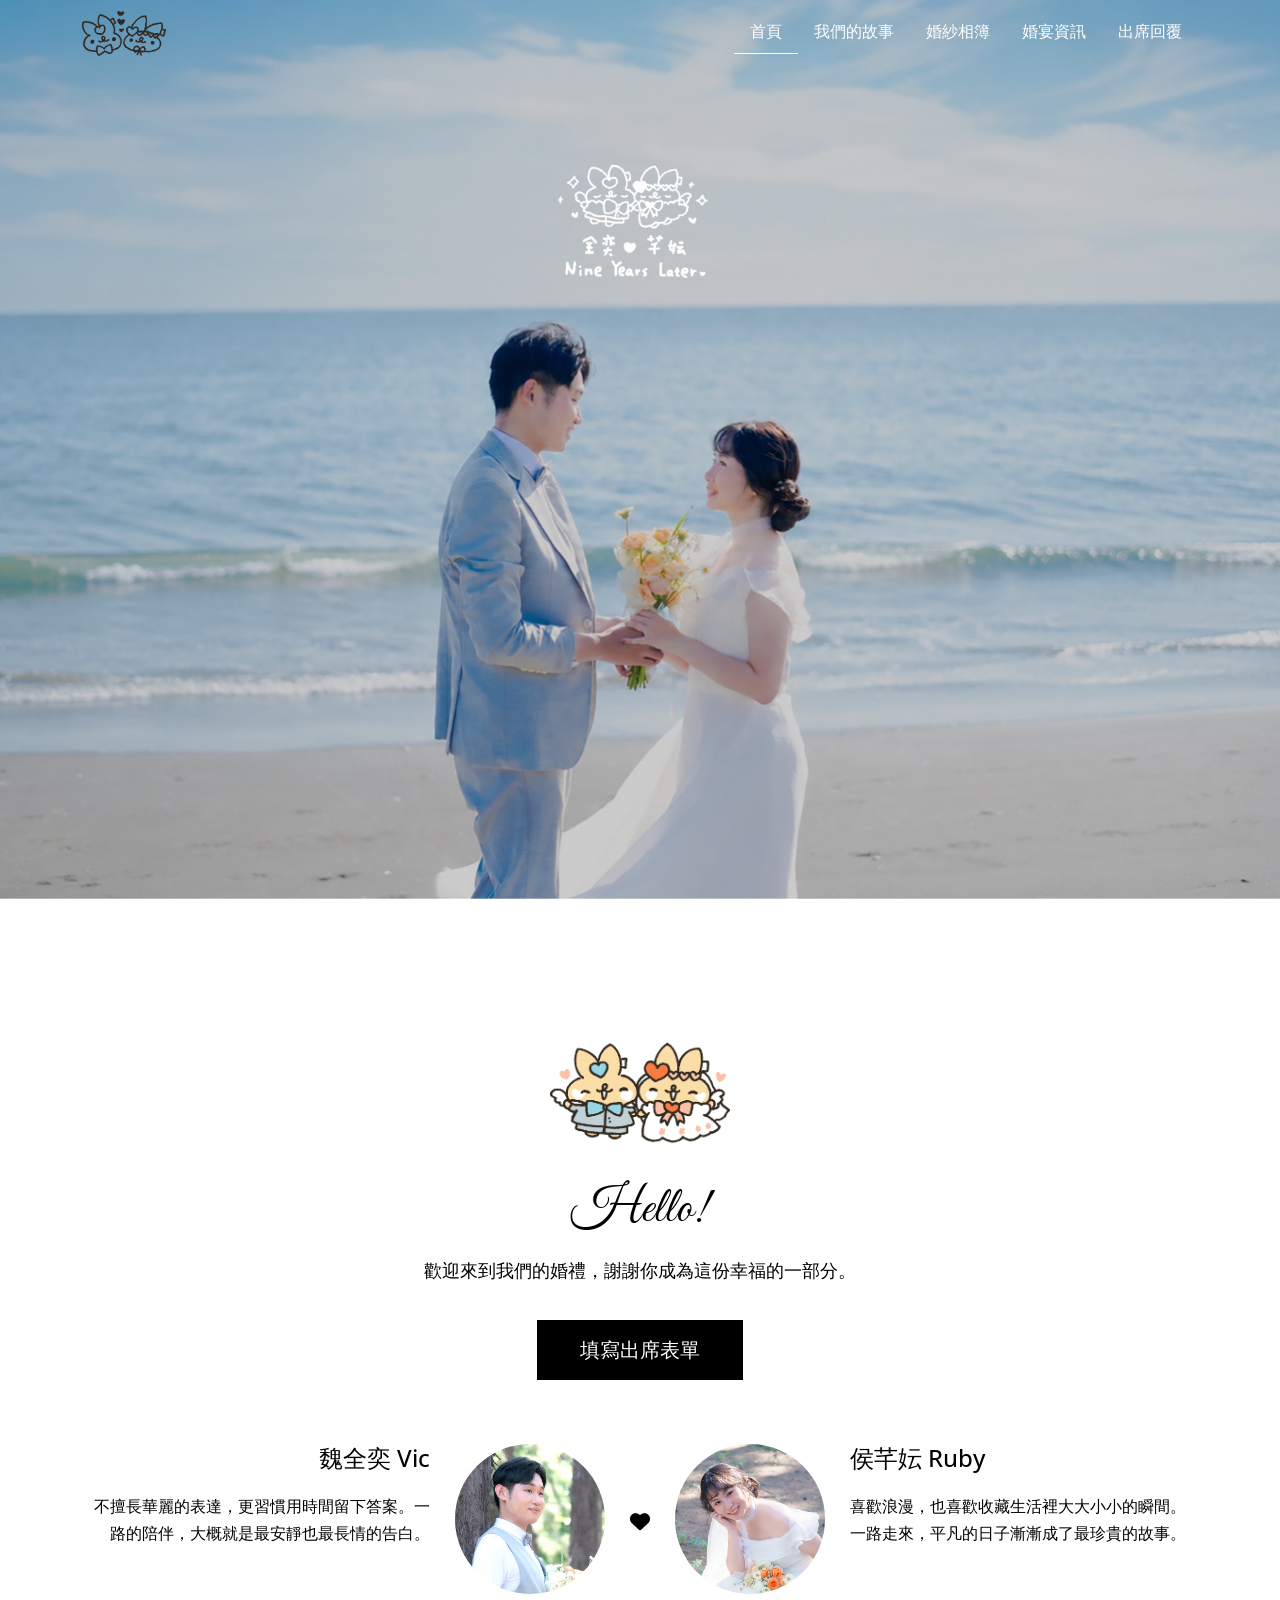
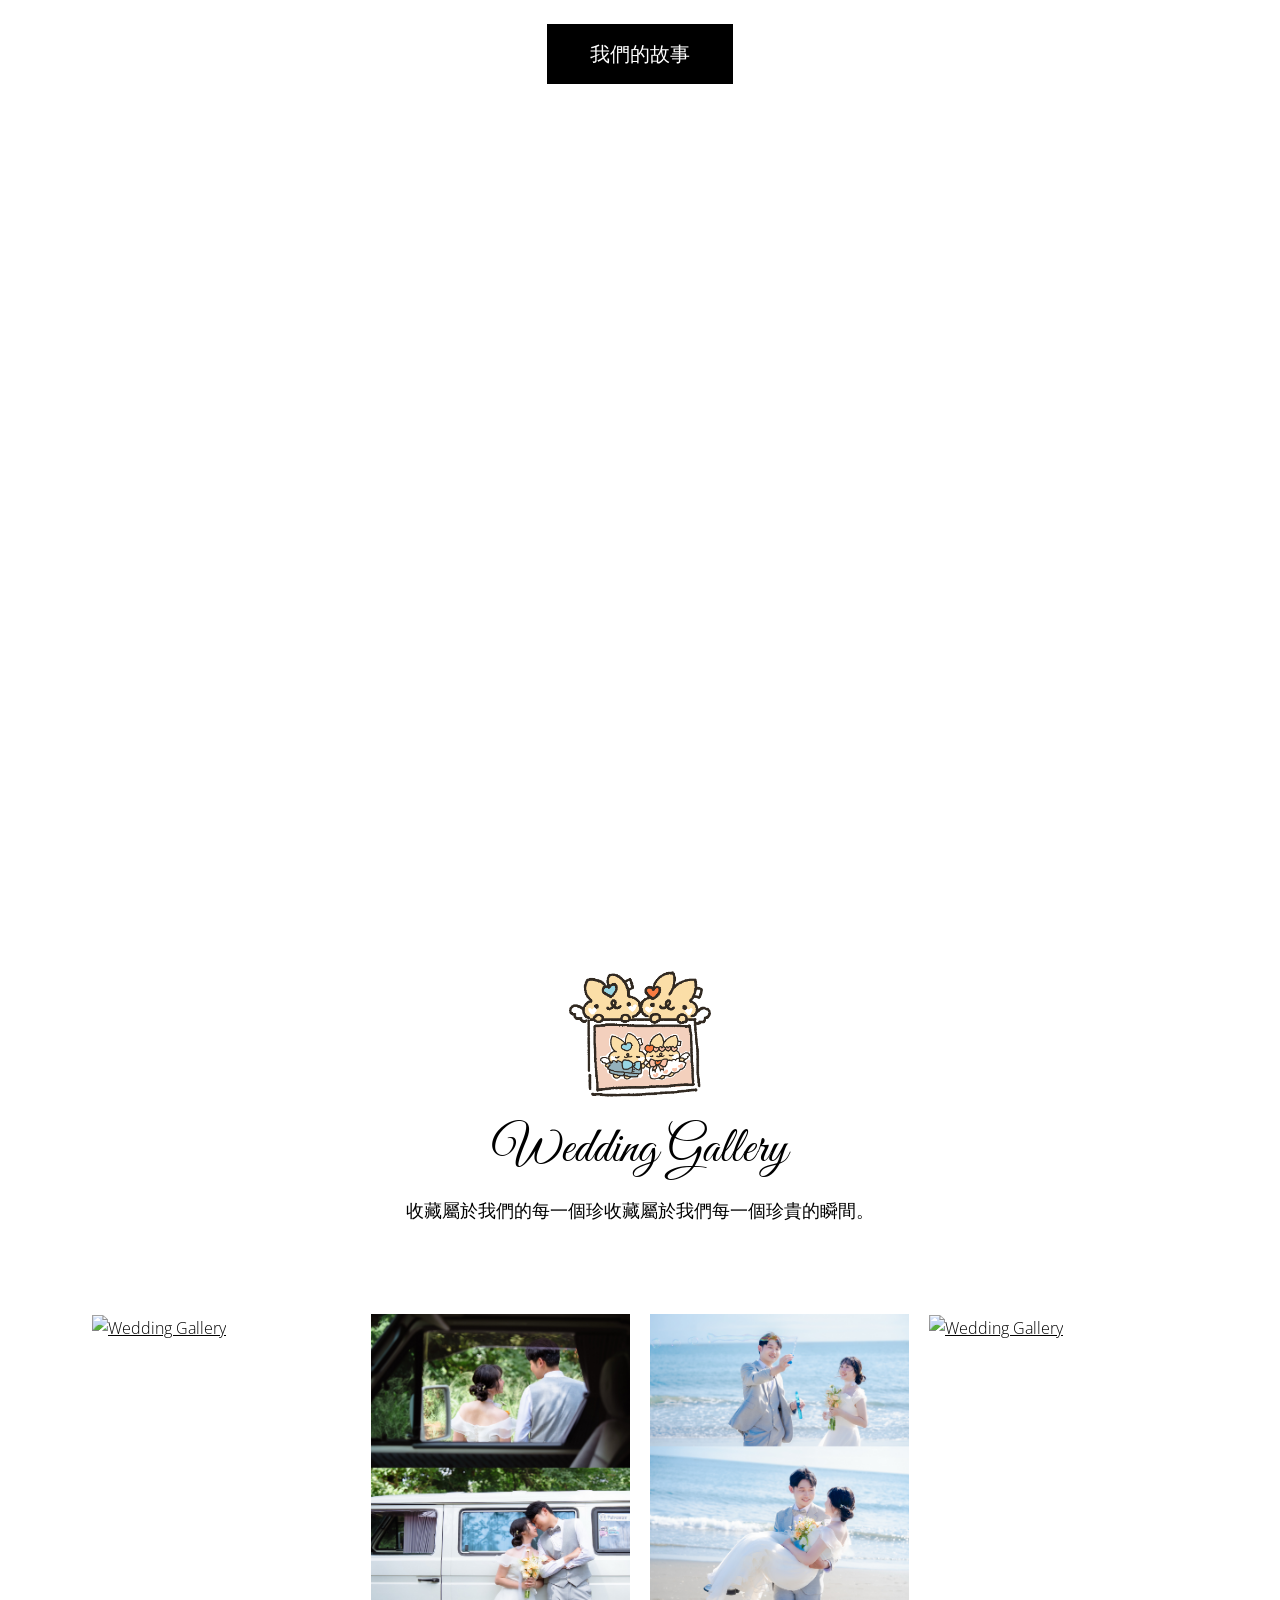
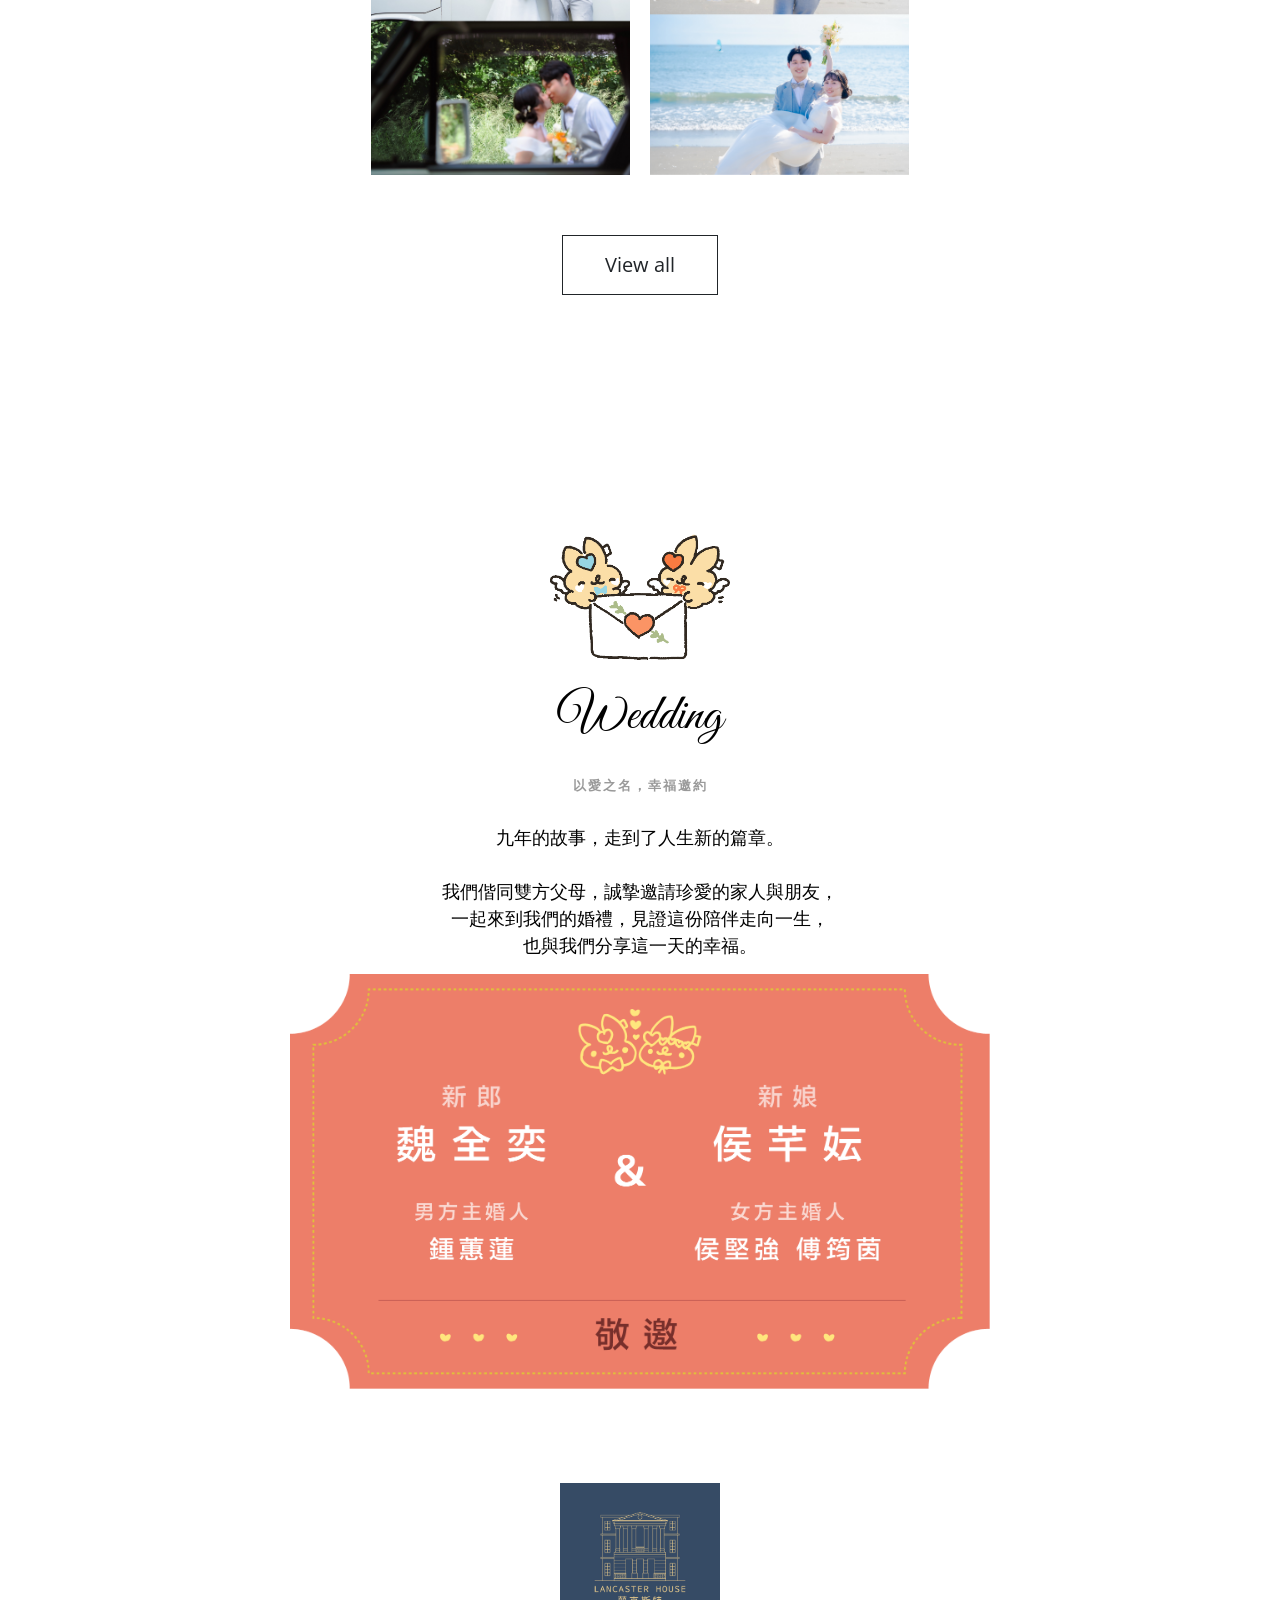
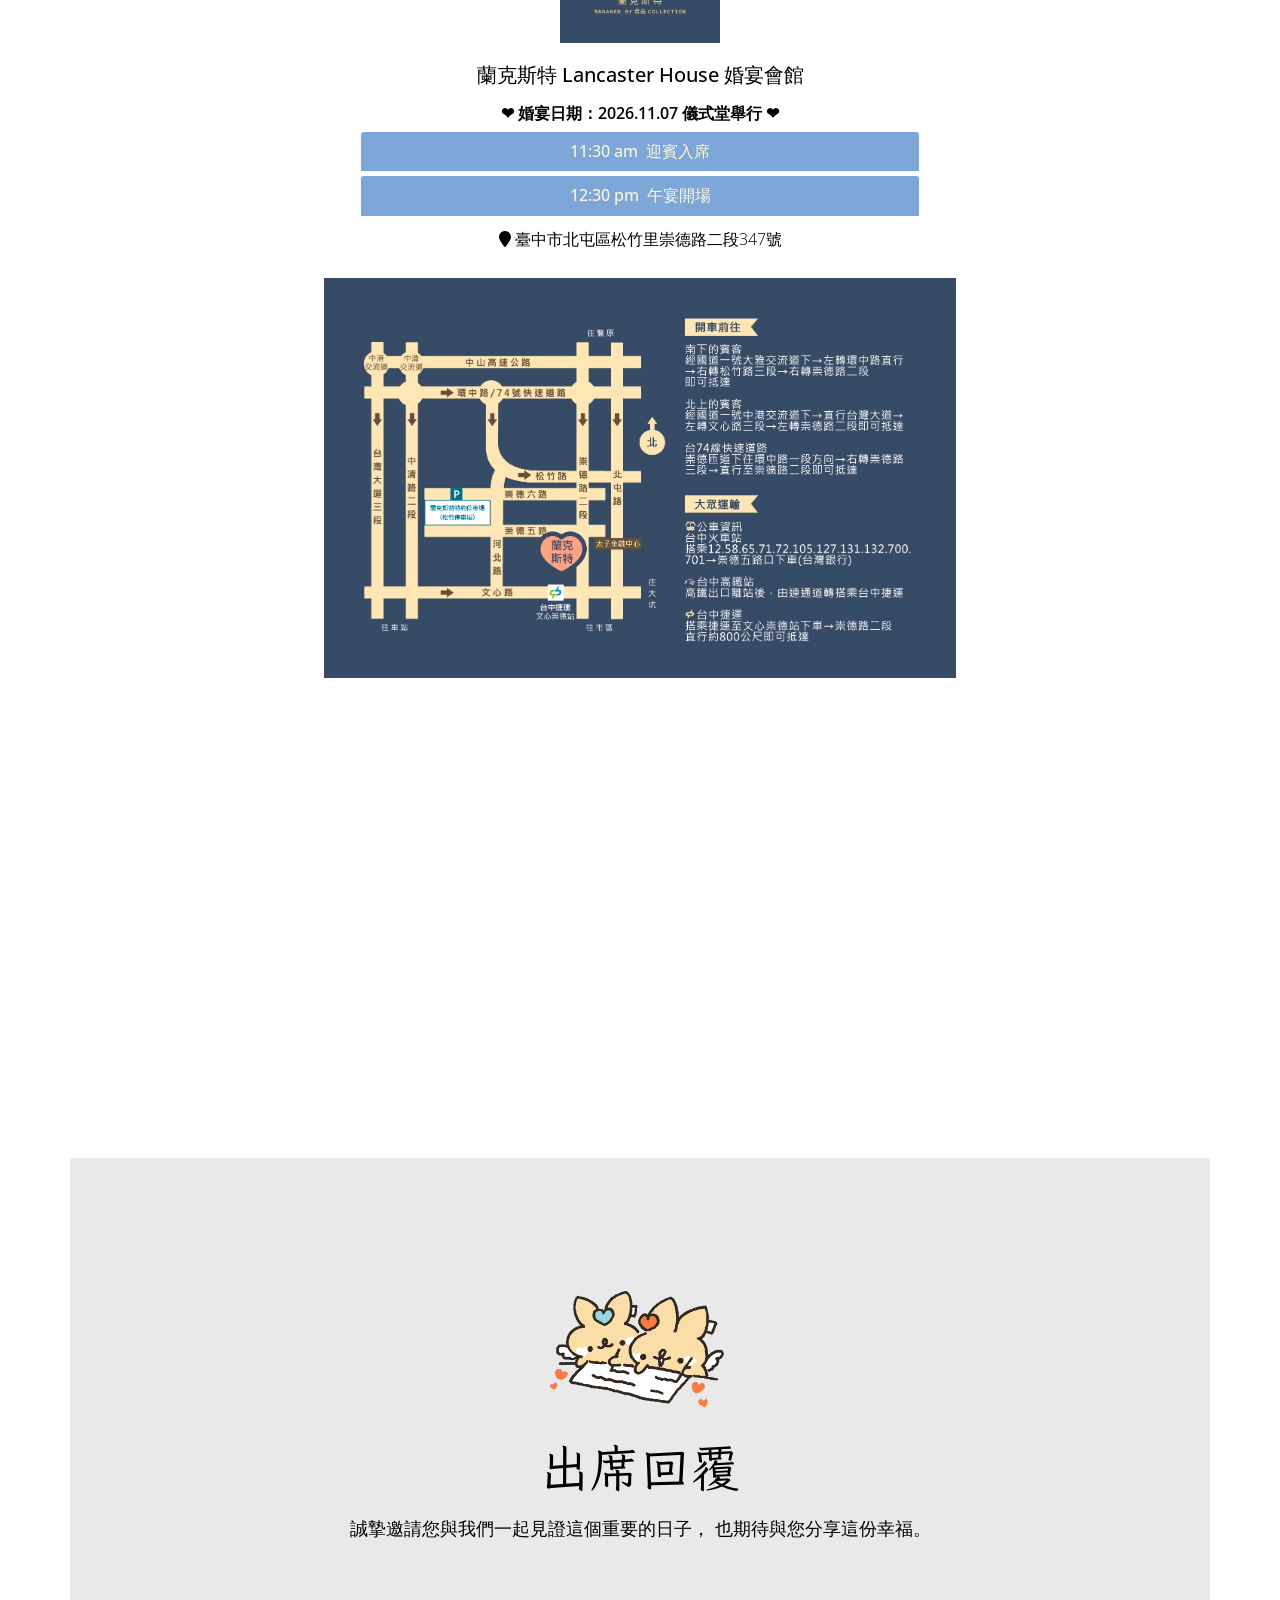
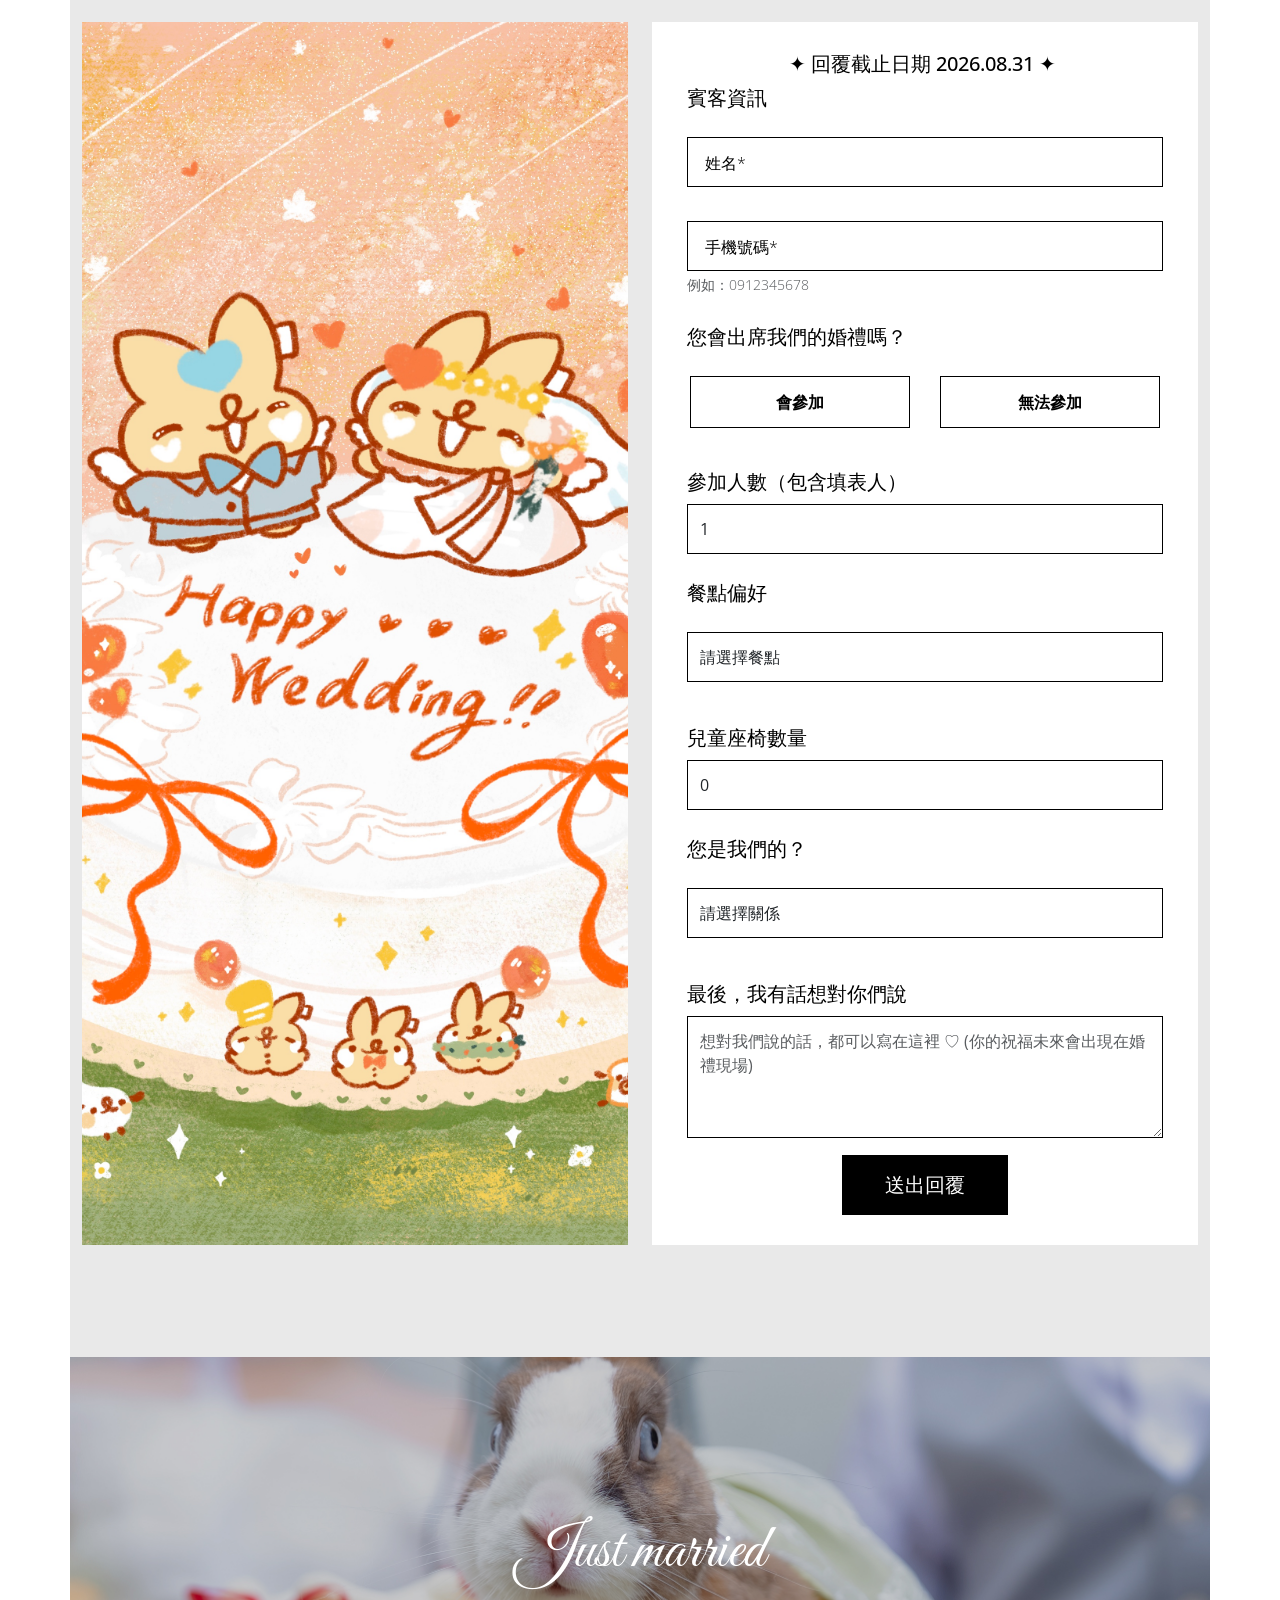
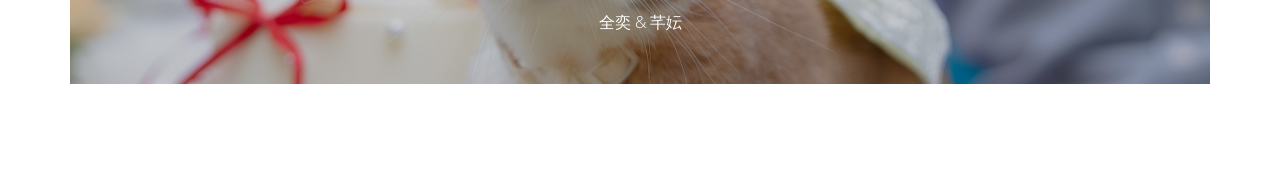
==== commit 29c298a7: "update_context" ====
--- a/index.html
+++ b/index.html
@@ -258,8 +258,8 @@
                 <h2>Wedding Gallery</h2>
 
                 <p>
-                    收藏屬於我們的每一個珍貴瞬間。
-                </p>
+                  收藏屬於我們的每一個珍收藏屬於我們每一個珍貴的瞬間。
+              </p>
 
             </div>
         </div>
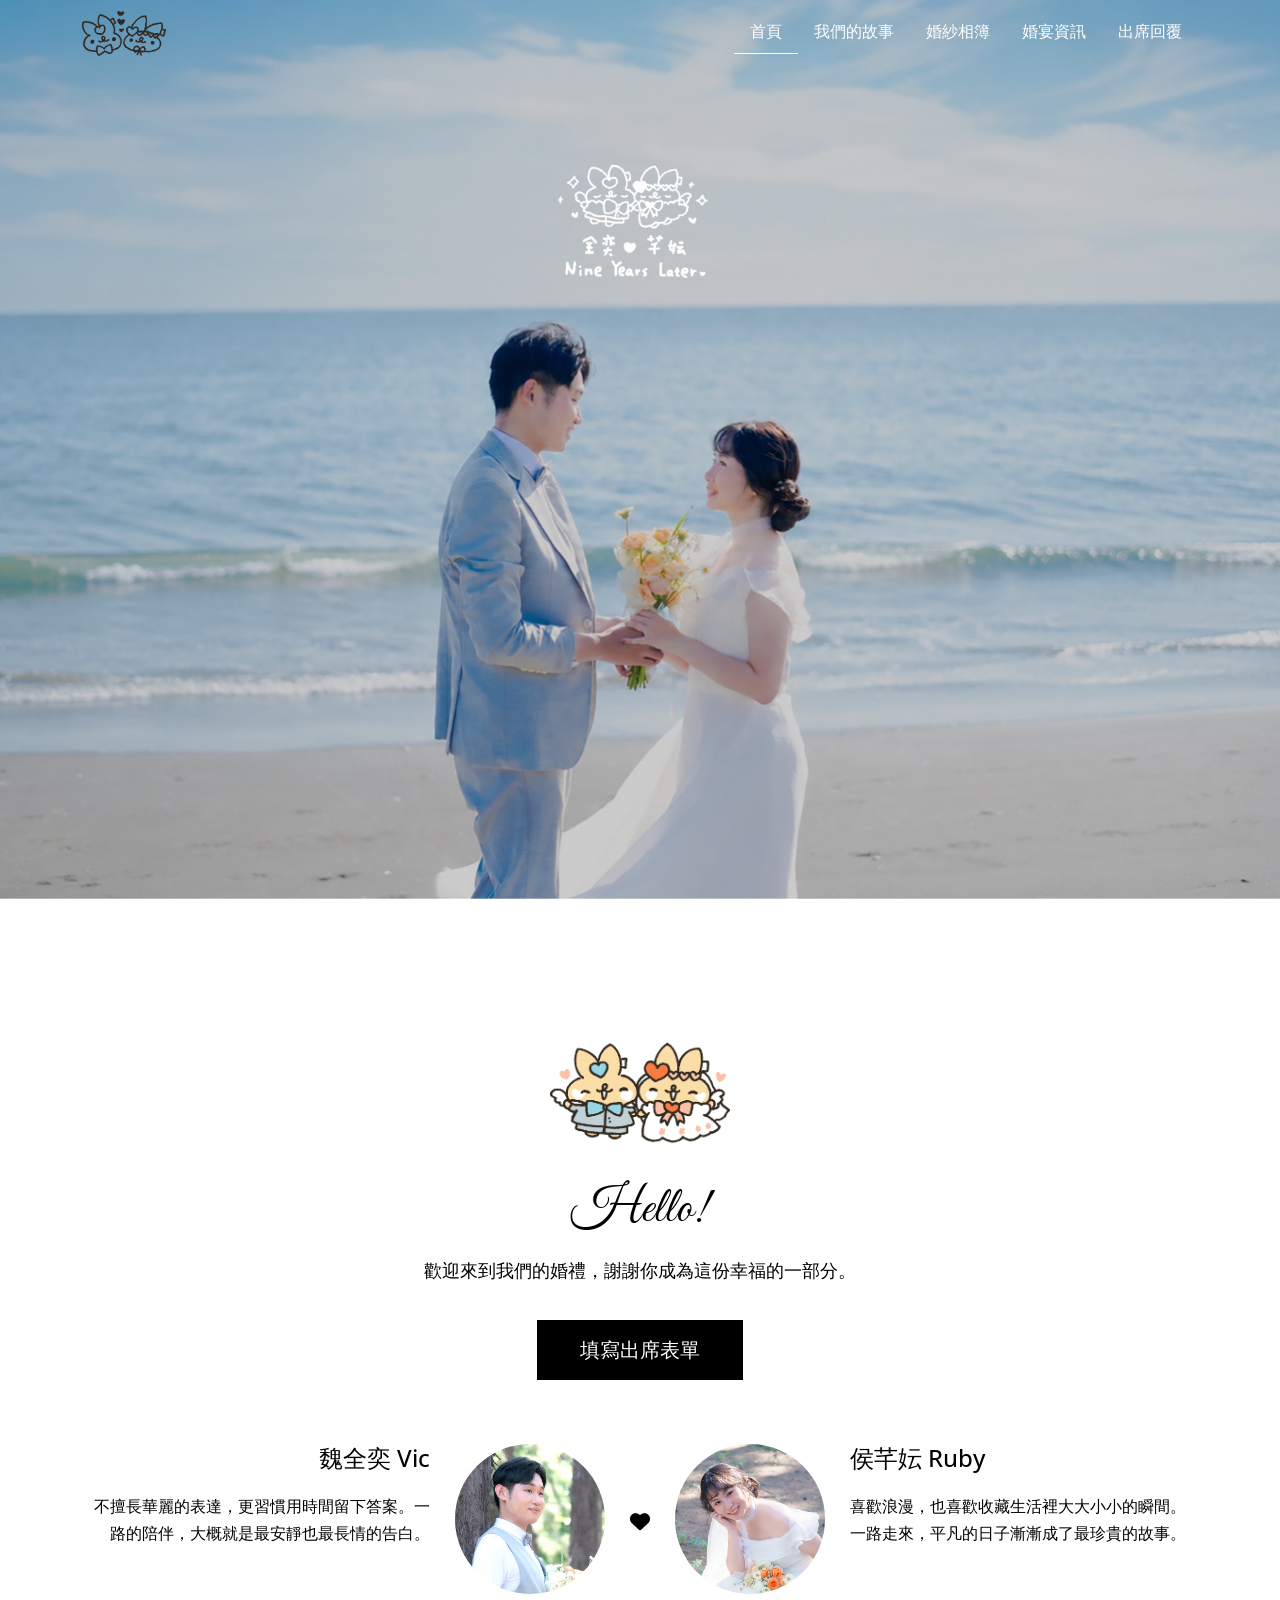
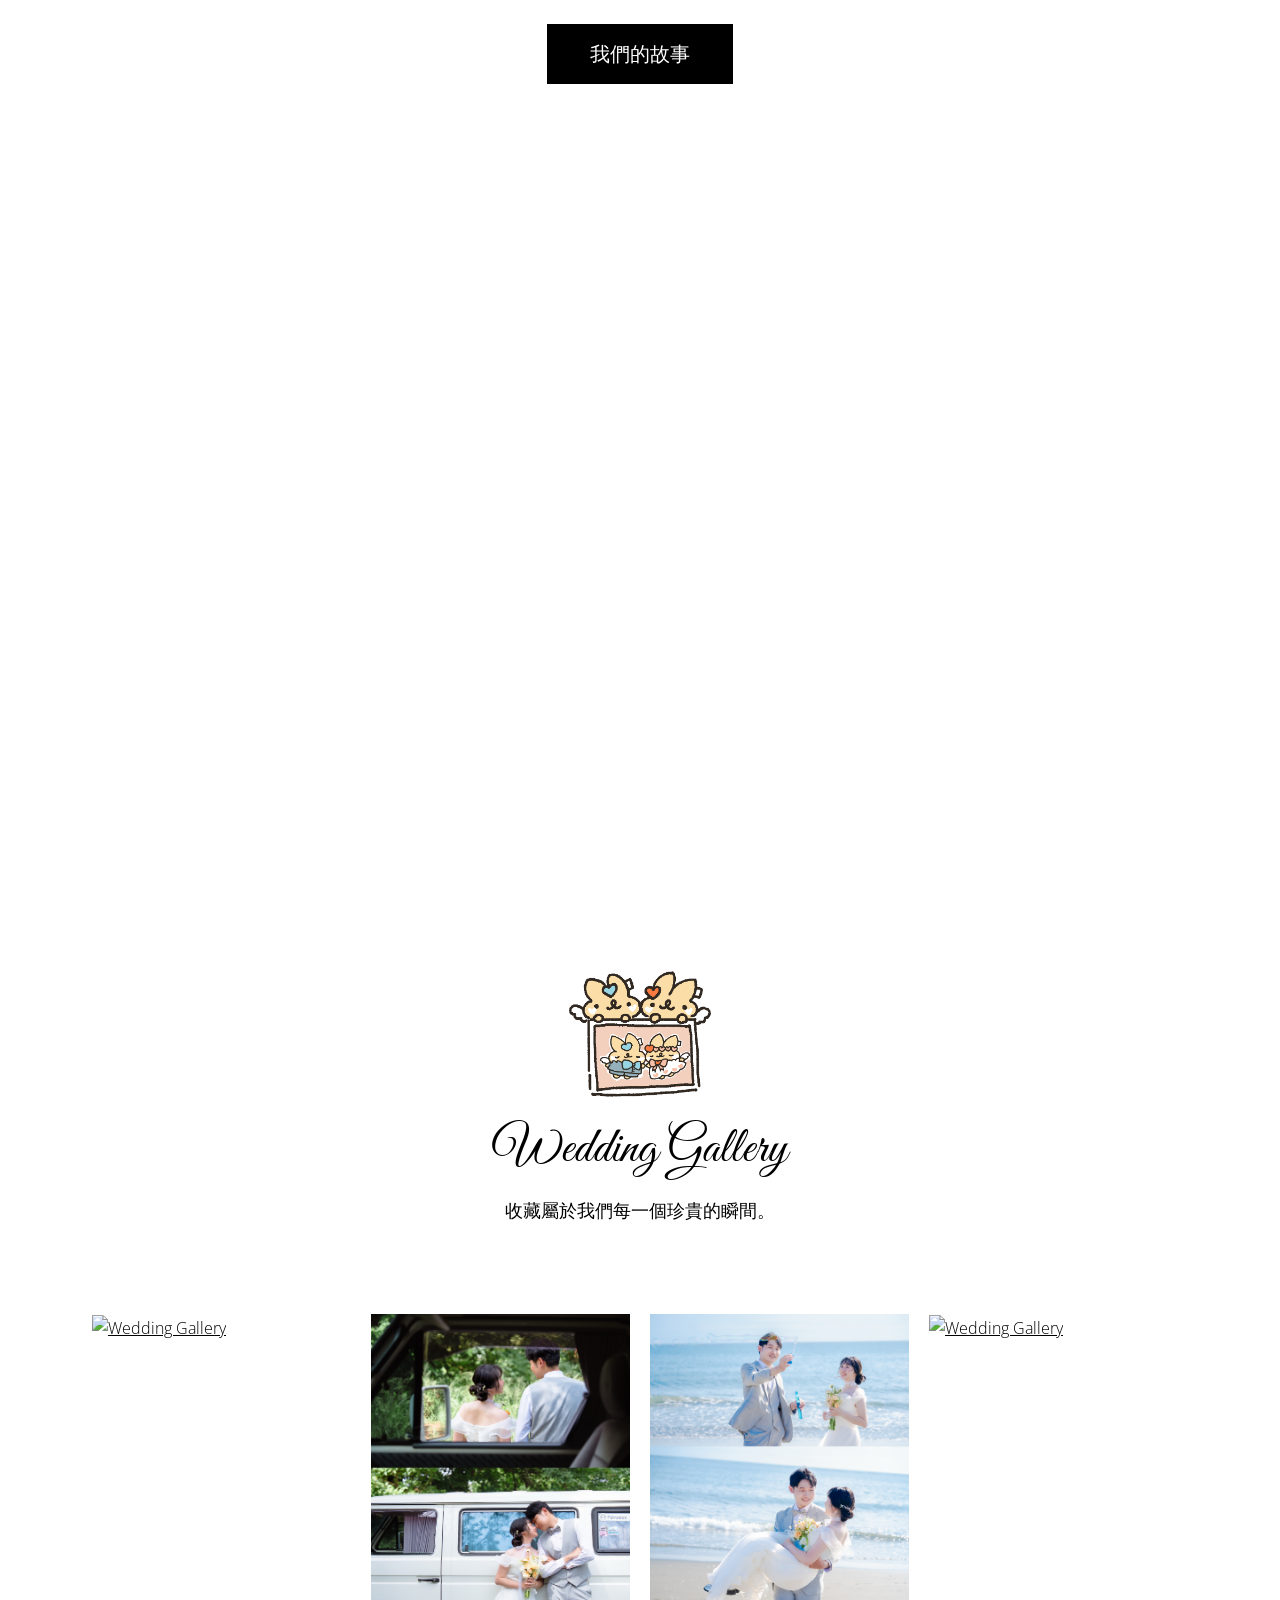
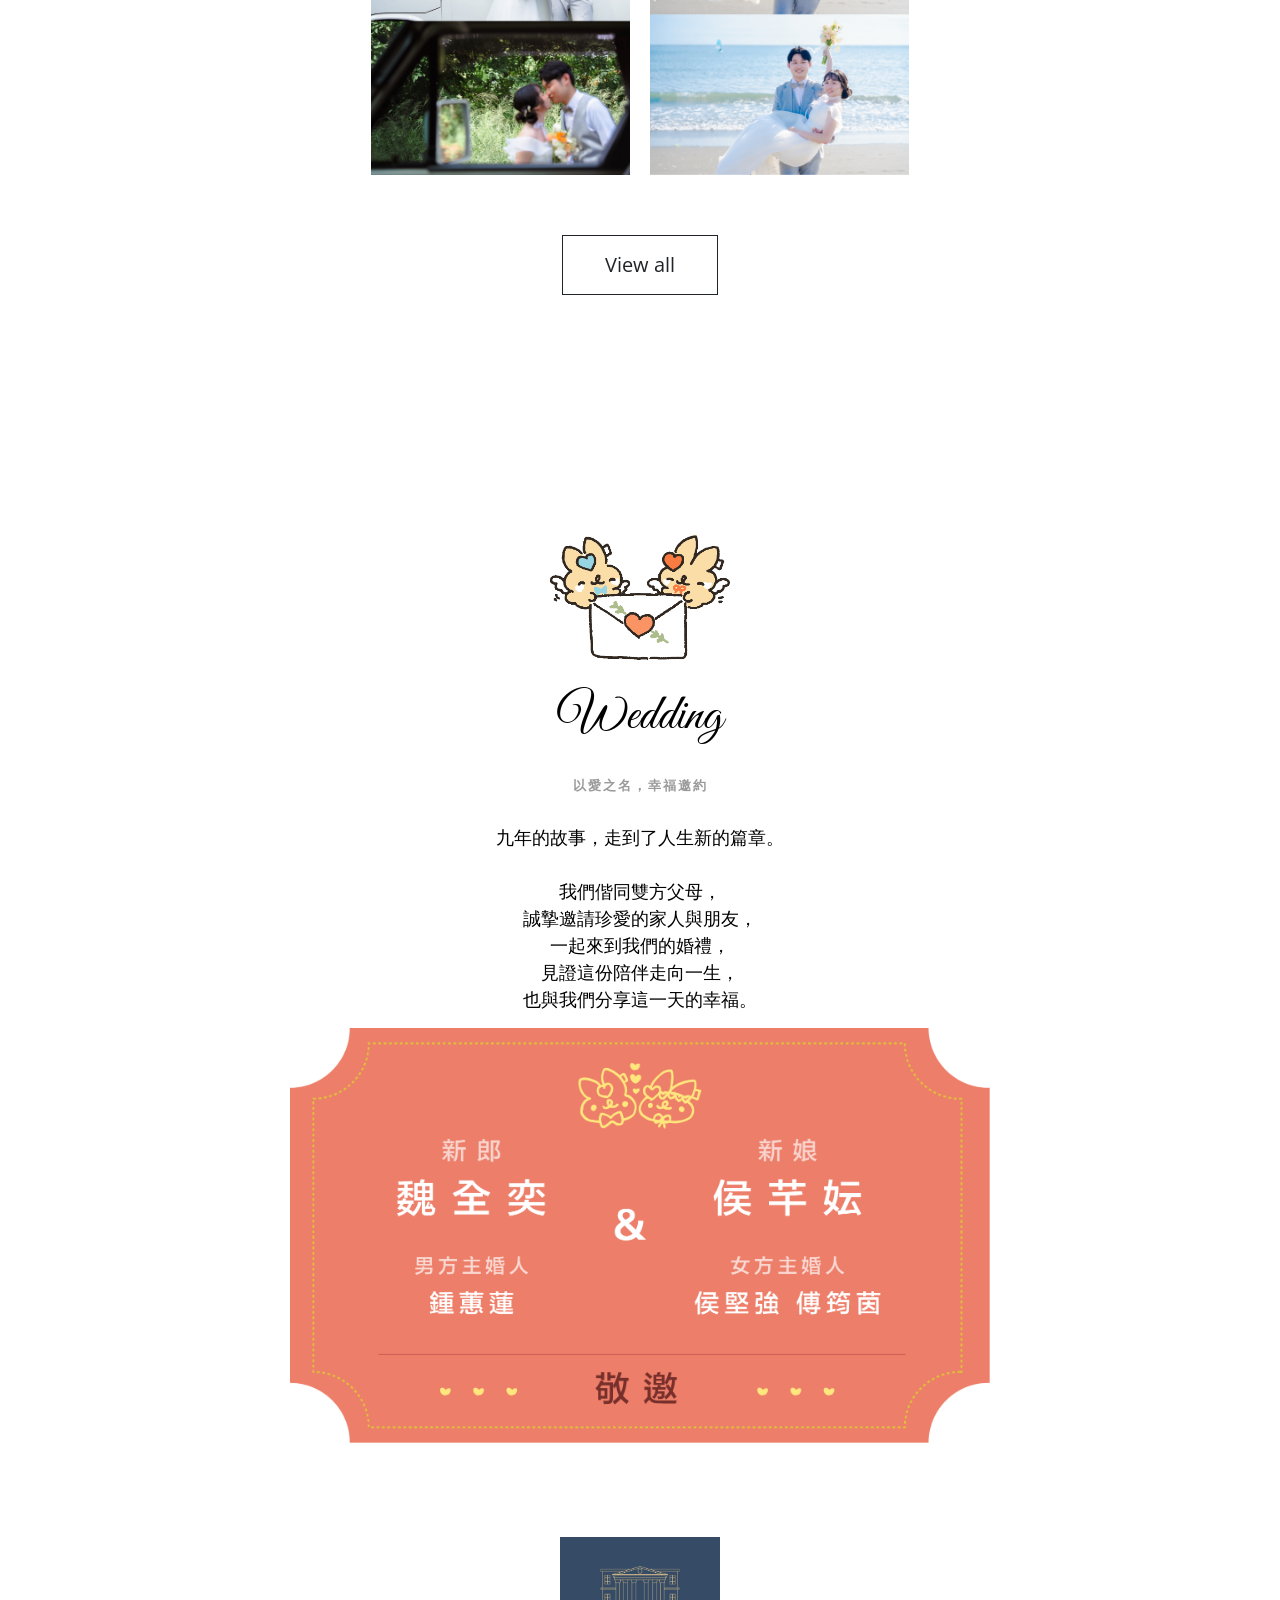
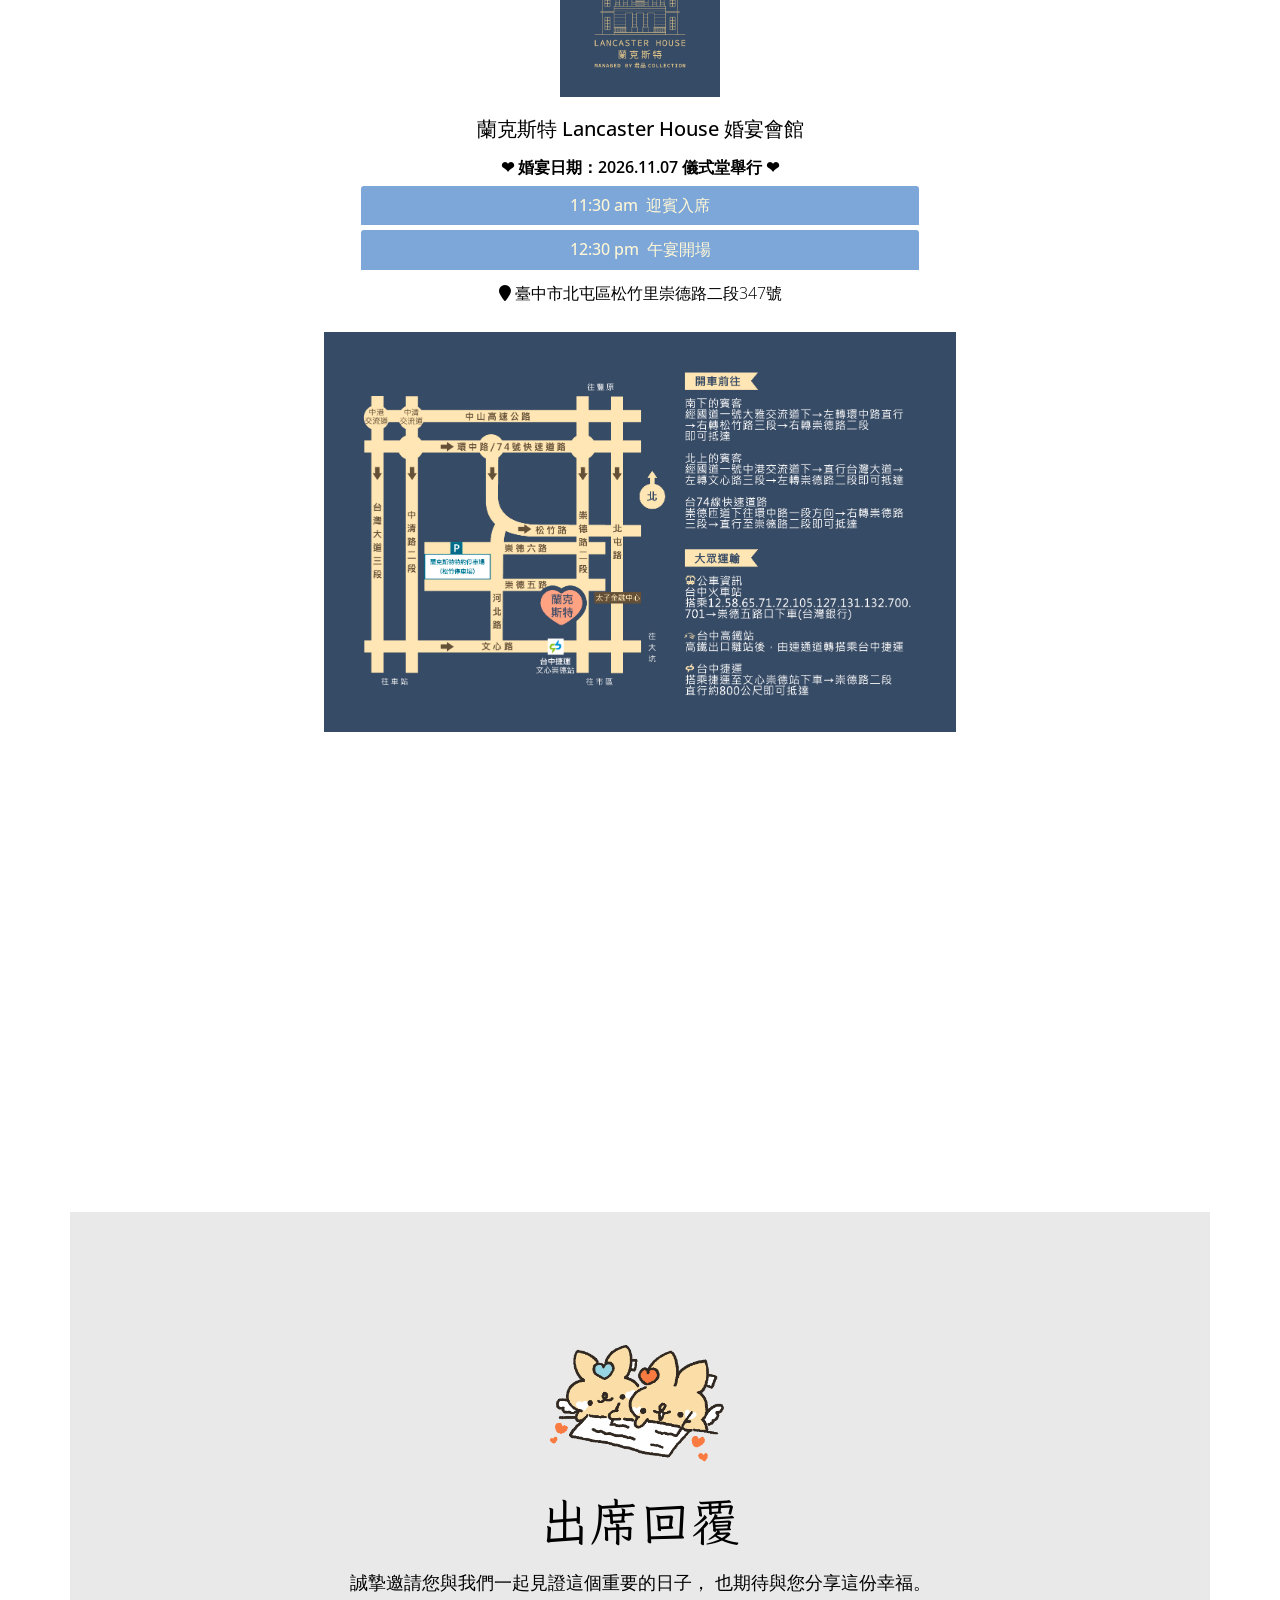
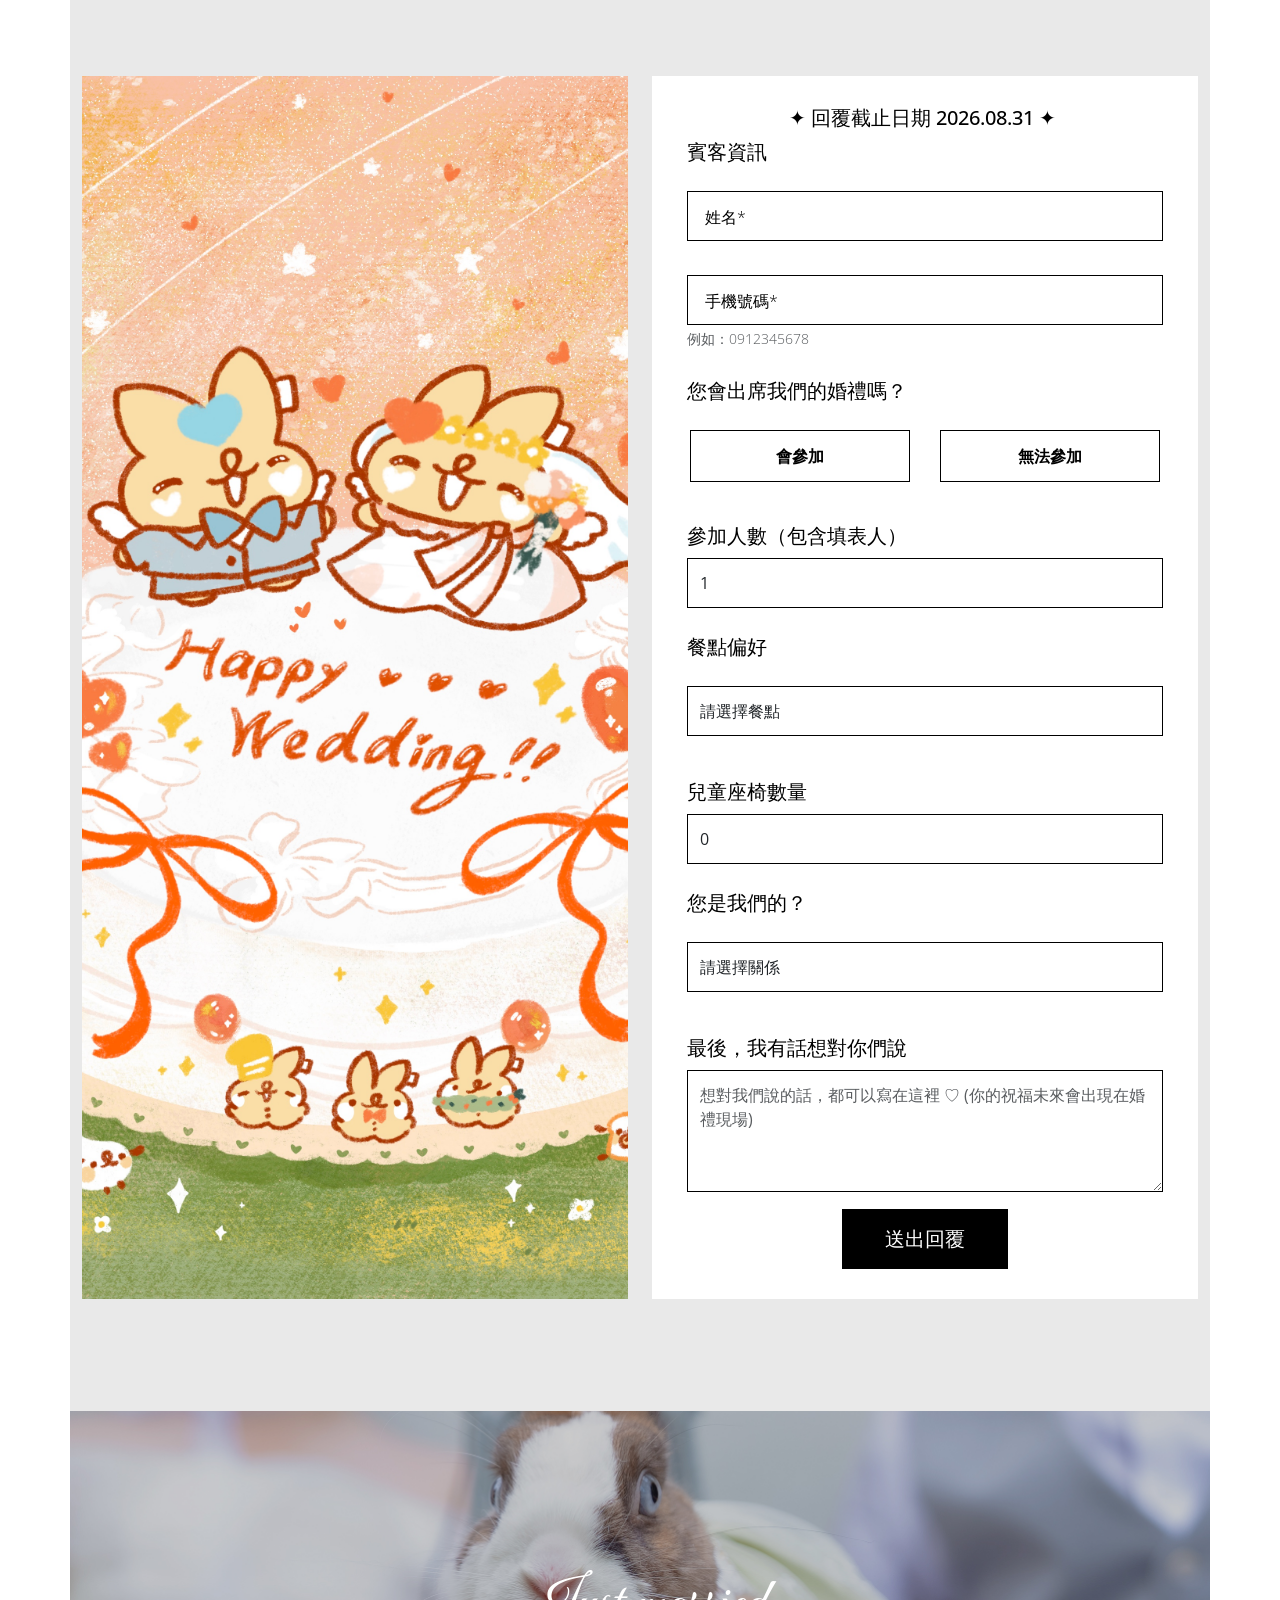
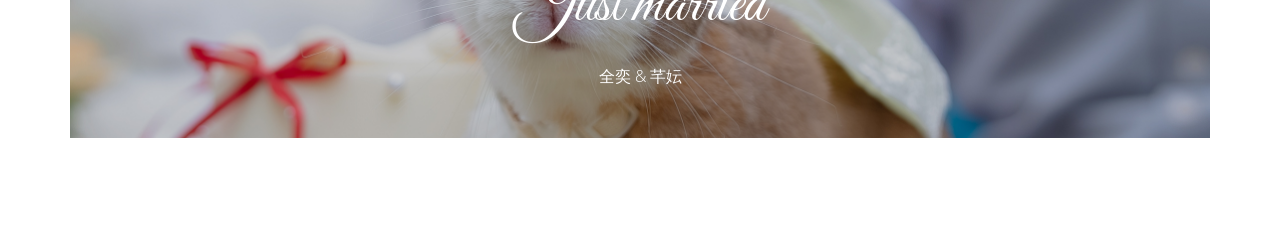
==== commit e7dd98af: "Update index.html" ====
--- a/index.html
+++ b/index.html
@@ -258,7 +258,7 @@
                 <h2>Wedding Gallery</h2>
 
                 <p>
-                  收藏屬於我們的每一個珍收藏屬於我們每一個珍貴的瞬間。
+                  收藏屬於我們每一個珍貴的瞬間。
               </p>
 
             </div>
@@ -348,9 +348,11 @@
 
         九年的故事，走到了人生新的篇章。<br><br>
 
-        我們偕同雙方父母，誠摯邀請珍愛的家人與朋友，<br>
-        一起來到我們的婚禮，見證這份陪伴走向一生，<br>
-        也與我們分享這一天的幸福。
+        我們偕同雙方父母，<br>
+		誠摯邀請珍愛的家人與朋友，<br>
+        一起來到我們的婚禮，<br>
+		見證這份陪伴走向一生，<br>
+        也與我們分享這一天的幸福。<br>
     </p>
 
 </div>
